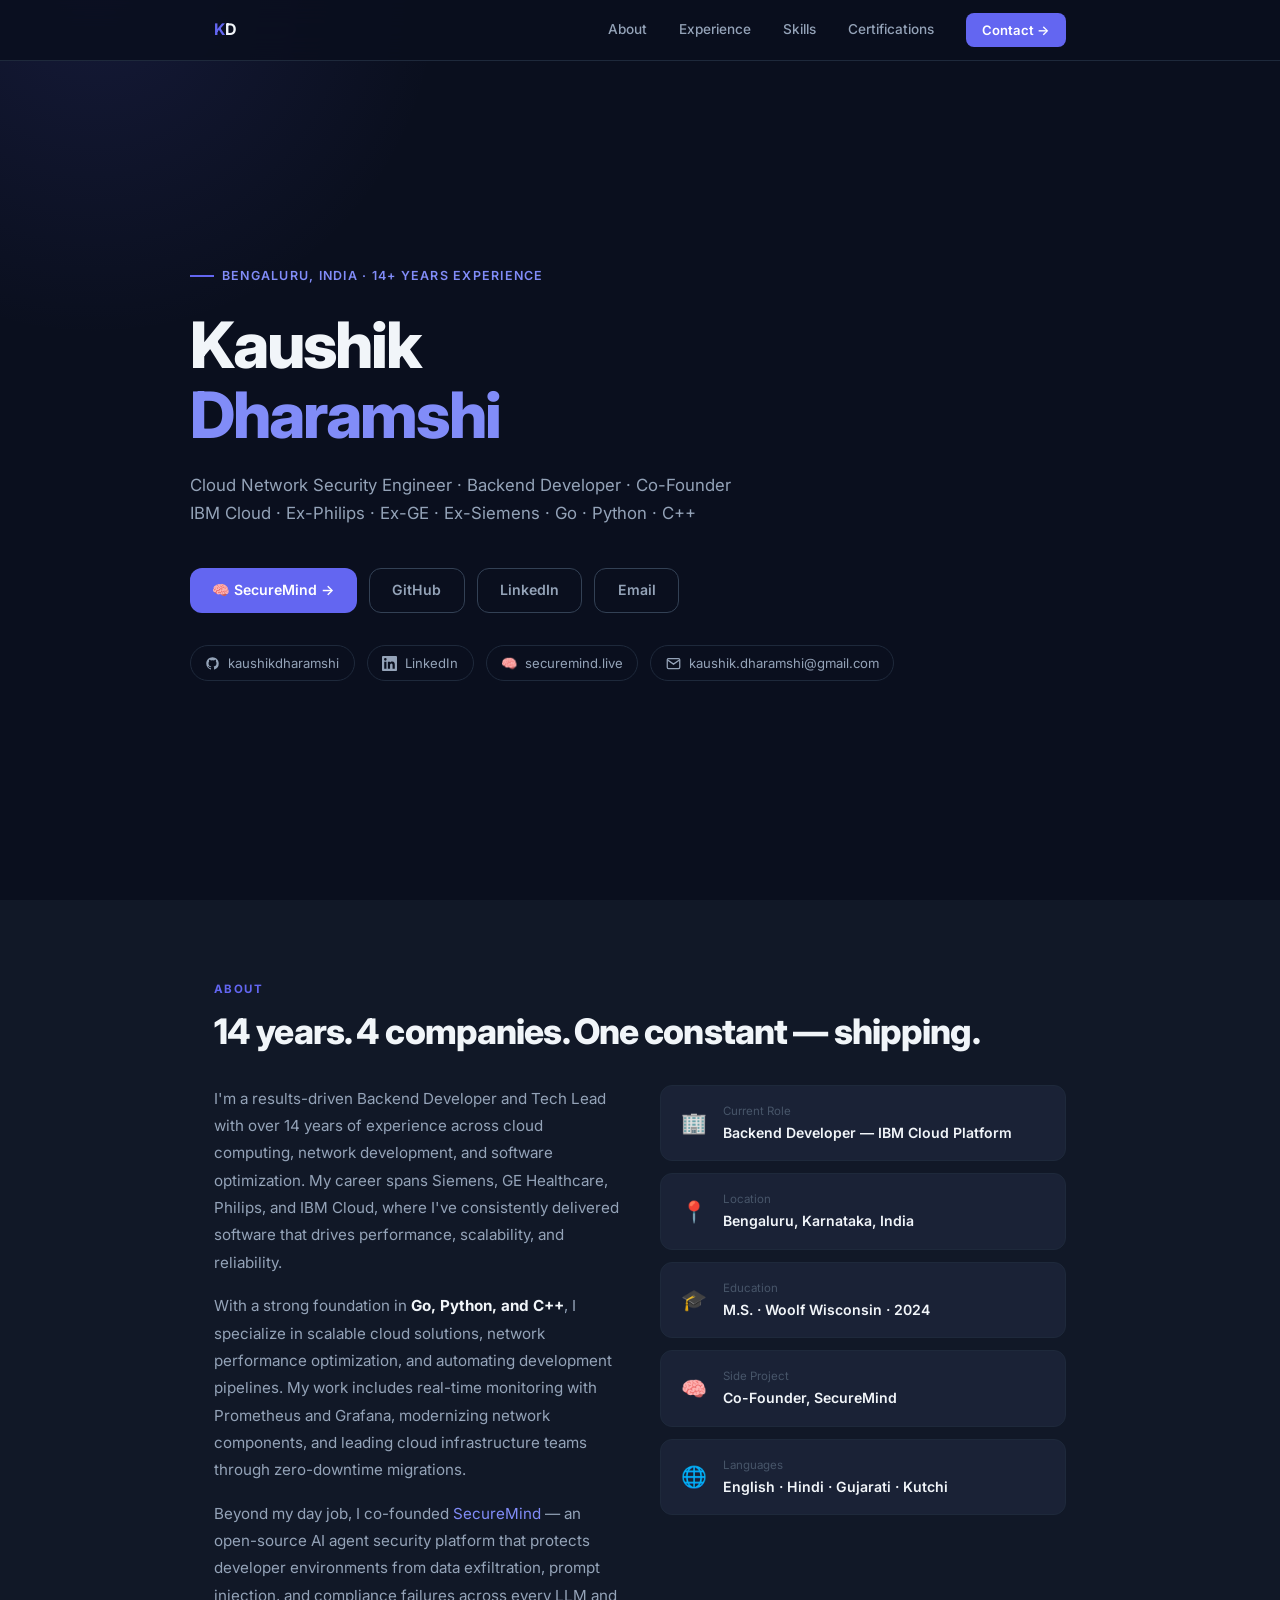
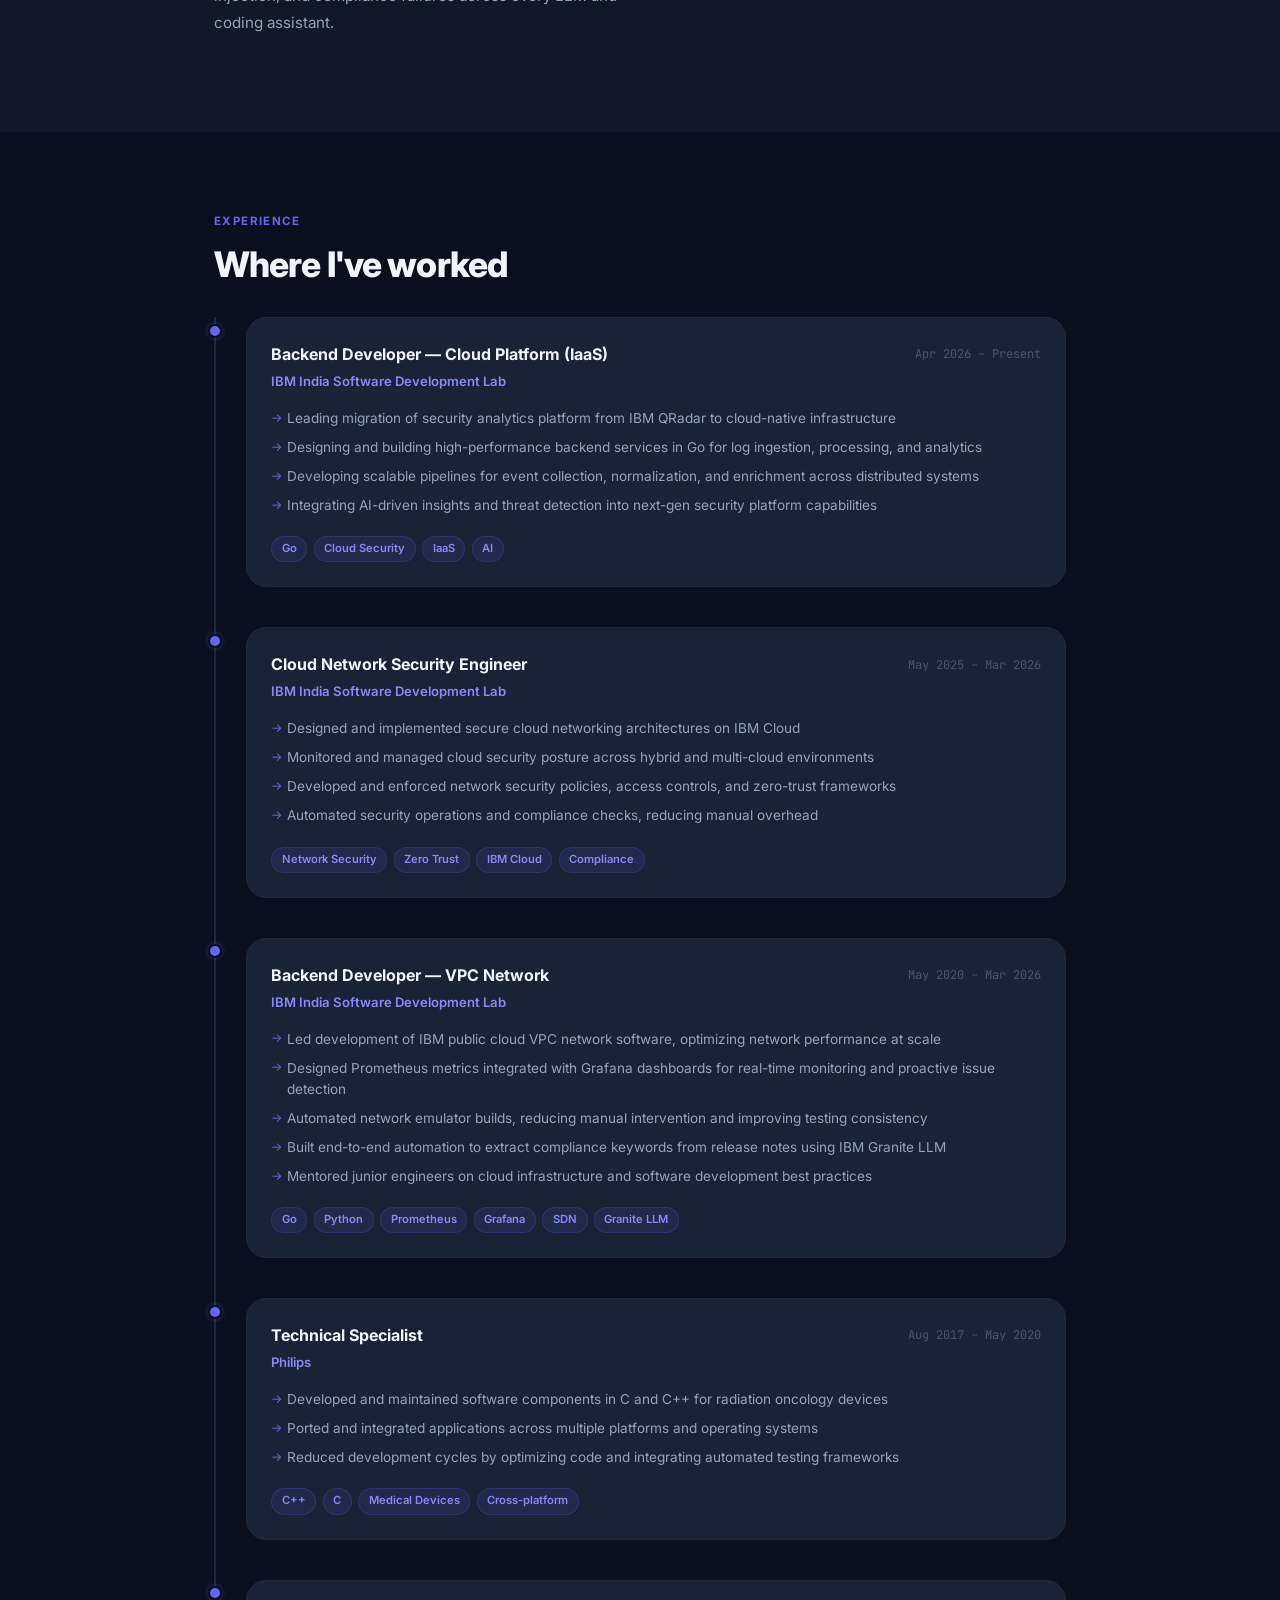
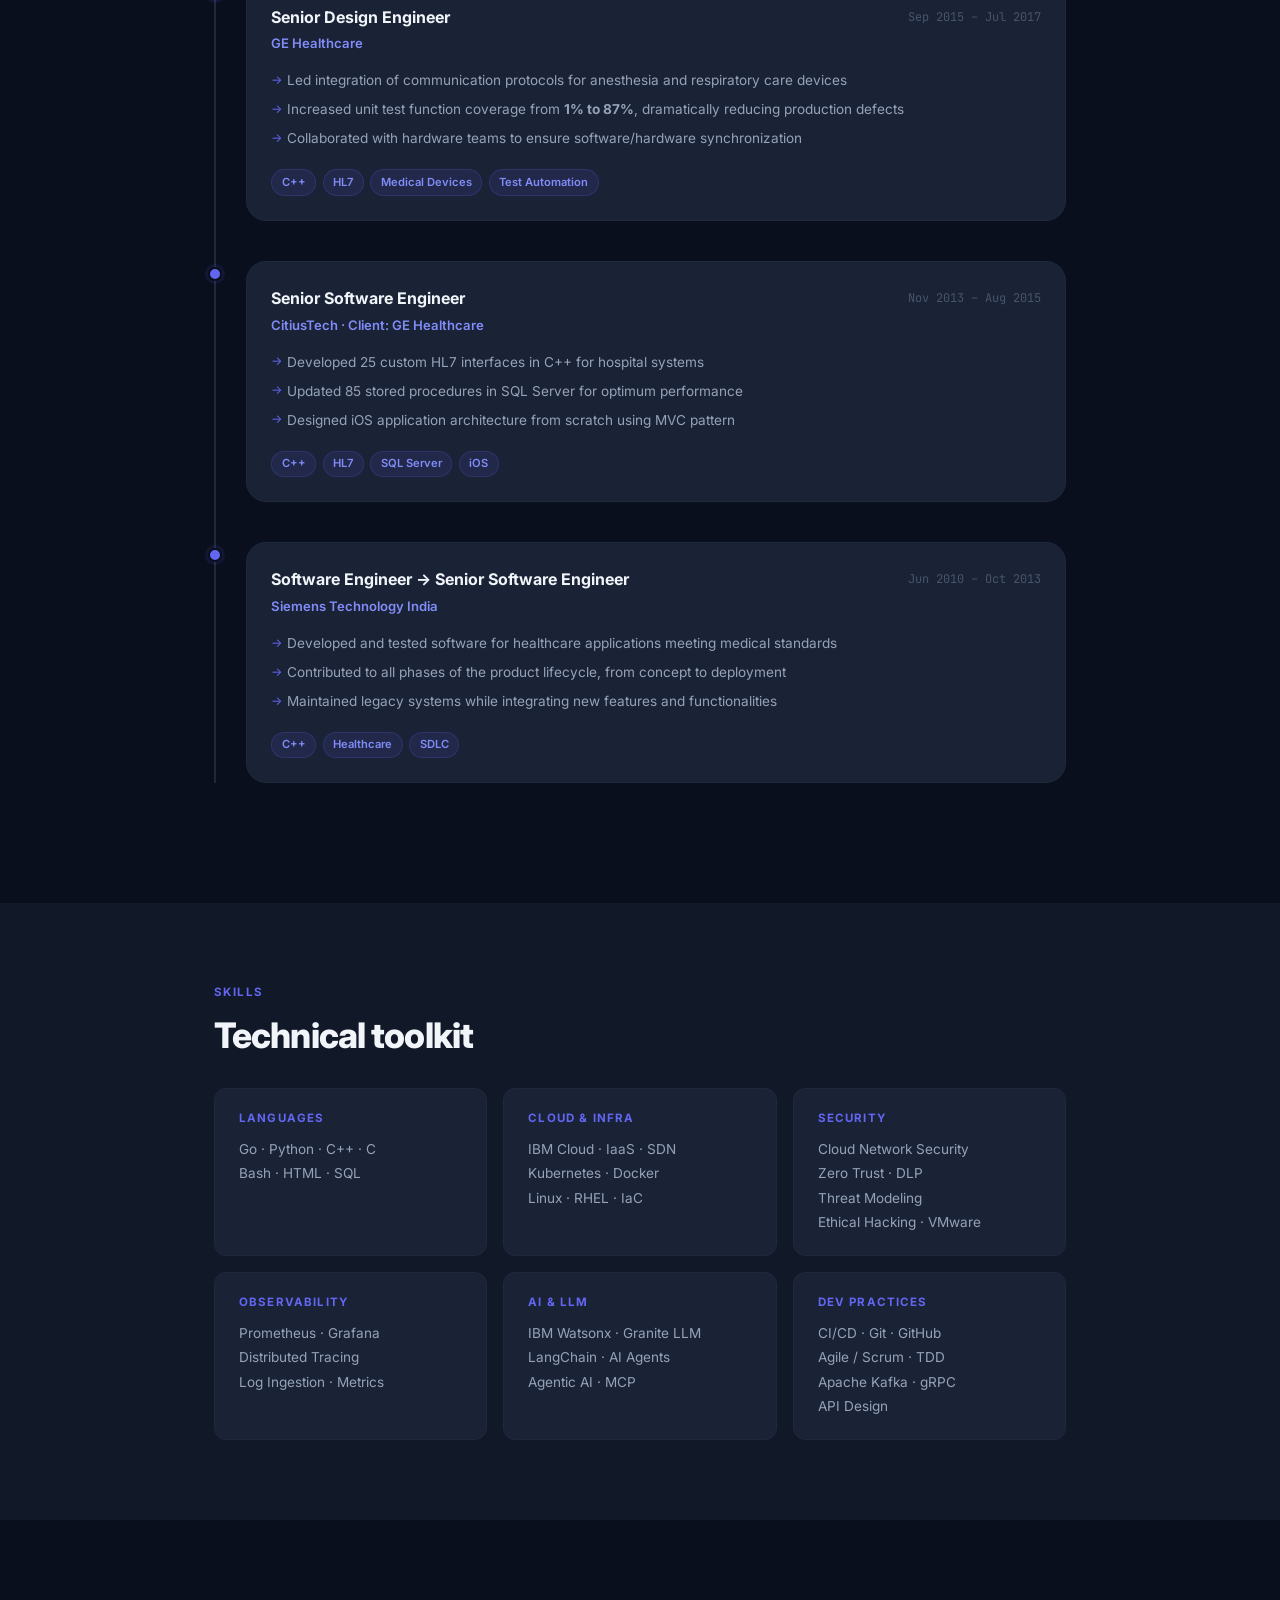
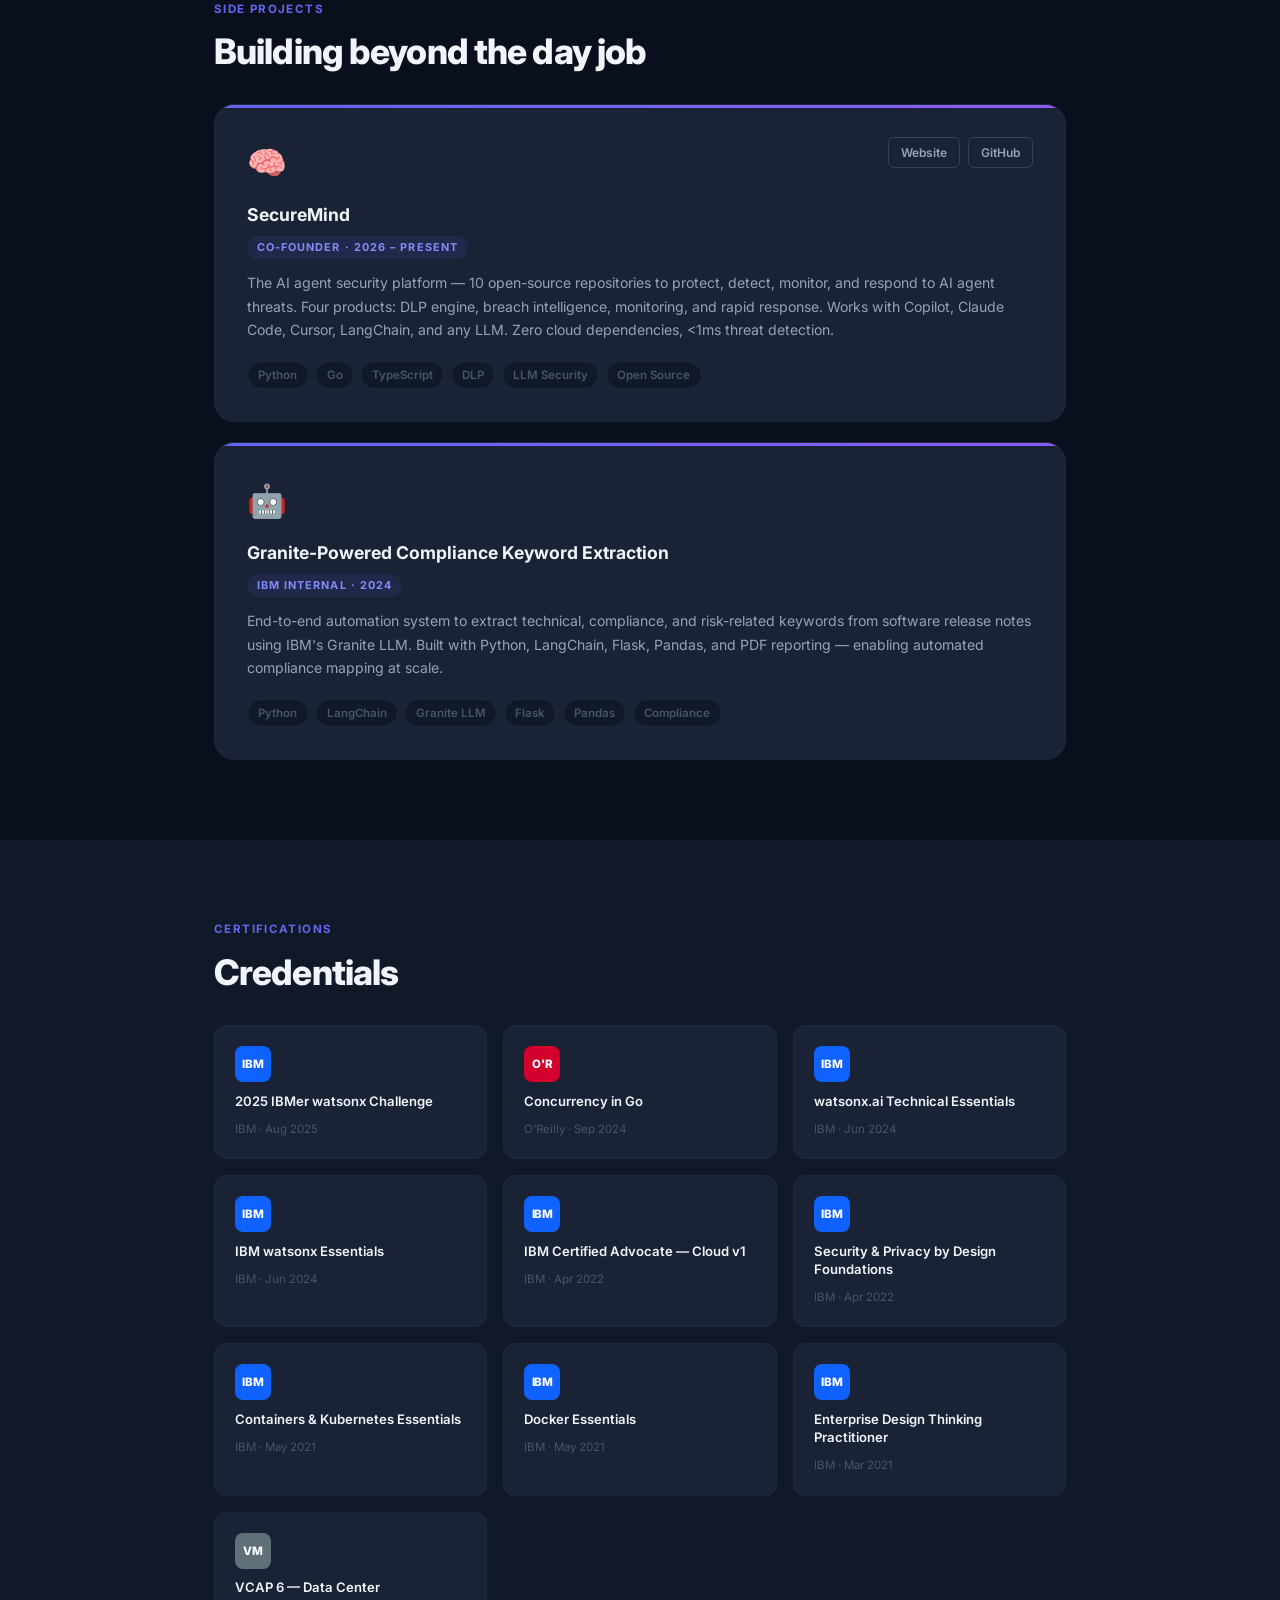
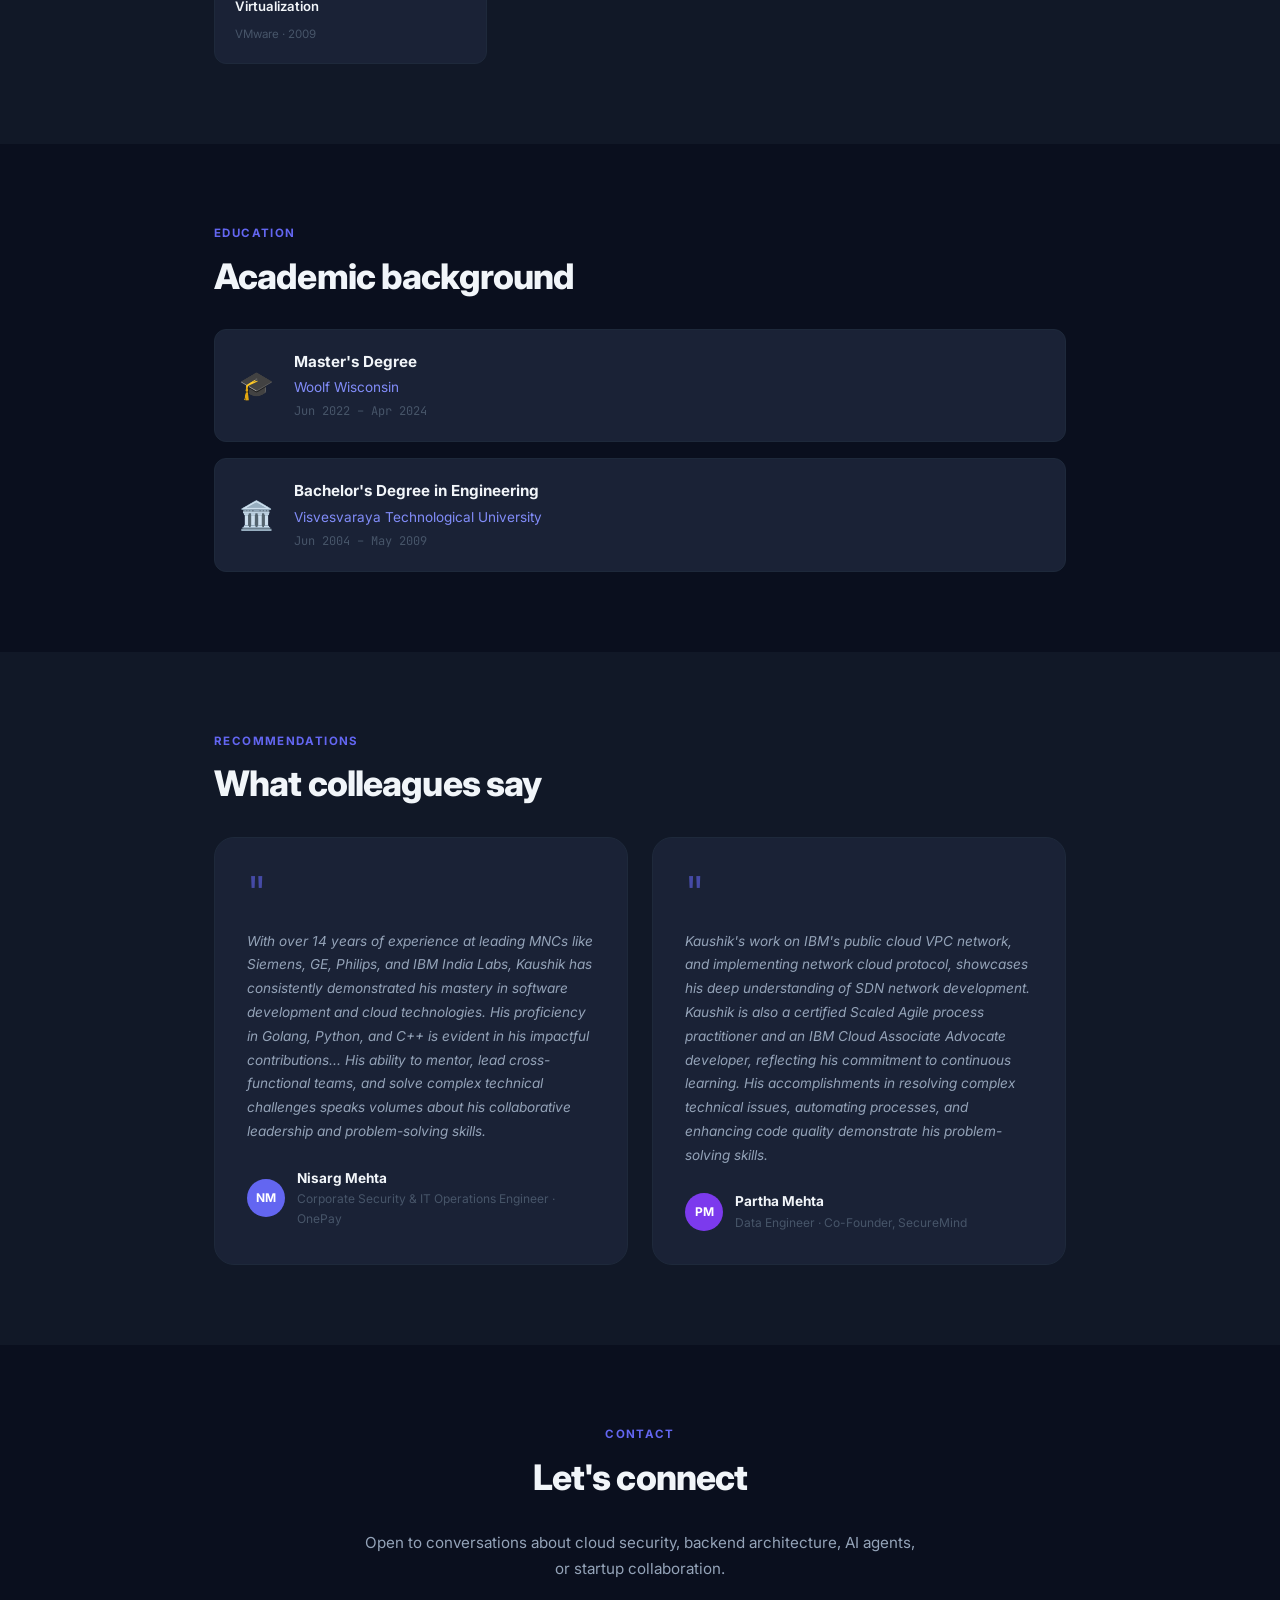
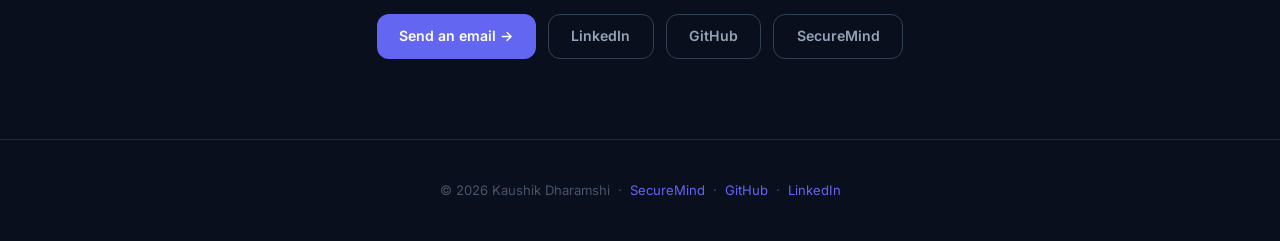
==== index.html @ 6788b0e8 "Initial personal website built from LinkedIn data export - Hero with name, headline, location, socia" ====
<!DOCTYPE html>
<html lang="en">
<head>
  <meta charset="UTF-8">
  <meta name="viewport" content="width=device-width, initial-scale=1.0">
  <title>Kaushik Dharamshi — Cloud Security Engineer & Backend Developer</title>
  <meta name="description" content="Kaushik Dharamshi — 14+ years in cloud infrastructure, backend development, and AI security. IBM Cloud, Go, Python, C++. Co-Founder of SecureMind.">
  <meta name="author" content="Kaushik Dharamshi">
  <meta name="robots" content="index, follow">
  <link rel="canonical" href="https://kaushikdharamshi.com/">
  <meta property="og:type" content="profile">
  <meta property="og:title" content="Kaushik Dharamshi — Cloud Security Engineer & Backend Developer">
  <meta property="og:description" content="14+ years across IBM, Philips, GE, Siemens. Go · Python · Cloud Security · AI Agent Security. Co-Founder, SecureMind.">
  <meta property="og:url" content="https://kaushikdharamshi.com/">
  <meta name="twitter:card" content="summary">
  <meta name="twitter:title" content="Kaushik Dharamshi — Cloud Security Engineer">
  <meta name="theme-color" content="#0a0f1e">
  <script type="application/ld+json">
  {
    "@context": "https://schema.org",
    "@type": "Person",
    "name": "Kaushik Dharamshi",
    "jobTitle": "Cloud Network Security Engineer & Backend Developer",
    "description": "14+ years of experience in cloud computing, network development, and AI security.",
    "email": "kaushik.dharamshi@gmail.com",
    "address": { "@type": "PostalAddress", "addressLocality": "Bengaluru", "addressRegion": "Karnataka", "addressCountry": "IN" },
    "worksFor": { "@type": "Organization", "name": "IBM India Software Development Lab" },
    "sameAs": [
      "https://github.com/kaushikdharamshi",
      "https://www.linkedin.com/in/kaushikdharamshi/",
      "https://securemind.live"
    ]
  }
  </script>
  <link rel="icon" href="data:image/svg+xml,<svg xmlns='http://www.w3.org/2000/svg' viewBox='0 0 100 100'><text y='.9em' font-size='90'>K</text></svg>">
  <link rel="preconnect" href="https://fonts.googleapis.com">
  <link rel="preconnect" href="https://fonts.gstatic.com" crossorigin>
  <link href="https://fonts.googleapis.com/css2?family=Inter:wght@400;500;600;700;800&family=JetBrains+Mono:wght@400;500&display=swap" rel="stylesheet">
  <link rel="stylesheet" href="css/style.css">
</head>
<body>

  <!-- Nav -->
  <nav>
    <div class="nav-inner">
      <a href="#" class="nav-brand"><span>K</span>D</a>
      <div class="nav-links">
        <a href="#about">About</a>
        <a href="#experience">Experience</a>
        <a href="#skills">Skills</a>
        <a href="#certifications">Certifications</a>
        <a href="#contact" class="nav-cta">Contact →</a>
      </div>
    </div>
  </nav>

  <!-- Hero -->
  <section class="hero">
    <div class="hero-inner">
      <div class="hero-label">Bengaluru, India · 14+ years experience</div>
      <h1>Kaushik<br><span class="accent">Dharamshi</span></h1>
      <p class="hero-sub">
        Cloud Network Security Engineer · Backend Developer · Co-Founder
        <br>
        <span style="color:var(--dim);">IBM Cloud · Ex-Philips · Ex-GE · Ex-Siemens · Go · Python · C++</span>
      </p>
      <div class="hero-links">
        <a href="https://securemind.live" class="btn btn-primary">🧠 SecureMind →</a>
        <a href="https://github.com/kaushikdharamshi" class="btn btn-outline" target="_blank">GitHub</a>
        <a href="https://www.linkedin.com/in/kaushikdharamshi/" class="btn btn-outline" target="_blank">LinkedIn</a>
        <a href="mailto:kaushik.dharamshi@gmail.com" class="btn btn-outline">Email</a>
      </div>
      <div class="social-strip">
        <a href="https://github.com/kaushikdharamshi" target="_blank" class="social-chip">
          <svg viewBox="0 0 24 24" fill="currentColor"><path d="M12 2C6.477 2 2 6.484 2 12.017c0 4.425 2.865 8.18 6.839 9.504.5.092.682-.217.682-.483 0-.237-.008-.868-.013-1.703-2.782.605-3.369-1.343-3.369-1.343-.454-1.158-1.11-1.466-1.11-1.466-.908-.62.069-.608.069-.608 1.003.07 1.531 1.032 1.531 1.032.892 1.53 2.341 1.088 2.91.832.092-.647.35-1.088.636-1.338-2.22-.253-4.555-1.113-4.555-4.951 0-1.093.39-1.988 1.029-2.688-.103-.253-.446-1.272.098-2.65 0 0 .84-.27 2.75 1.026A9.564 9.564 0 0112 6.844a9.59 9.59 0 012.504.337c1.909-1.296 2.747-1.027 2.747-1.027.546 1.379.202 2.398.1 2.651.64.7 1.028 1.595 1.028 2.688 0 3.848-2.339 4.695-4.566 4.943.359.309.678.92.678 1.855 0 1.338-.012 2.419-.012 2.747 0 .268.18.58.688.482A10.019 10.019 0 0022 12.017C22 6.484 17.522 2 12 2z"/></svg>
          kaushikdharamshi
        </a>
        <a href="https://www.linkedin.com/in/kaushikdharamshi/" target="_blank" class="social-chip">
          <svg viewBox="0 0 24 24" fill="currentColor"><path d="M20.447 20.452h-3.554v-5.569c0-1.328-.027-3.037-1.852-3.037-1.853 0-2.136 1.445-2.136 2.939v5.667H9.351V9h3.414v1.561h.046c.477-.9 1.637-1.85 3.37-1.85 3.601 0 4.267 2.37 4.267 5.455v6.286zM5.337 7.433a2.062 2.062 0 01-2.063-2.065 2.064 2.064 0 112.063 2.065zm1.782 13.019H3.555V9h3.564v11.452zM22.225 0H1.771C.792 0 0 .774 0 1.729v20.542C0 23.227.792 24 1.771 24h20.451C23.2 24 24 23.227 24 22.271V1.729C24 .774 23.2 0 22.222 0h.003z"/></svg>
          LinkedIn
        </a>
        <a href="https://securemind.live" target="_blank" class="social-chip">
          <span>🧠</span> securemind.live
        </a>
        <a href="mailto:kaushik.dharamshi@gmail.com" class="social-chip">
          <svg viewBox="0 0 24 24" fill="none" stroke="currentColor" stroke-width="2"><path d="M4 4h16c1.1 0 2 .9 2 2v12c0 1.1-.9 2-2 2H4c-1.1 0-2-.9-2-2V6c0-1.1.9-2 2-2z"/><polyline points="22,6 12,13 2,6"/></svg>
          kaushik.dharamshi@gmail.com
        </a>
      </div>
    </div>
  </section>

  <!-- About -->
  <section id="about" class="alt">
    <div class="container">
      <div class="section-label">About</div>
      <h2>14 years. 4 companies. One constant — shipping.</h2>
      <div class="about-grid">
        <div class="about-text">
          <p>I'm a results-driven Backend Developer and Tech Lead with over 14 years of experience across cloud computing, network development, and software optimization. My career spans Siemens, GE Healthcare, Philips, and IBM Cloud, where I've consistently delivered software that drives performance, scalability, and reliability.</p>
          <p>With a strong foundation in <strong>Go, Python, and C++</strong>, I specialize in scalable cloud solutions, network performance optimization, and automating development pipelines. My work includes real-time monitoring with Prometheus and Grafana, modernizing network components, and leading cloud infrastructure teams through zero-downtime migrations.</p>
          <p>Beyond my day job, I co-founded <a href="https://securemind.live" style="color:var(--accent-light);">SecureMind</a> — an open-source AI agent security platform that protects developer environments from data exfiltration, prompt injection, and compliance failures across every LLM and coding assistant.</p>
        </div>
        <div class="stat-list">
          <div class="stat-item">
            <span class="stat-icon">🏢</span>
            <div>
              <div class="stat-label">Current Role</div>
              <div class="stat-val">Backend Developer — IBM Cloud Platform</div>
            </div>
          </div>
          <div class="stat-item">
            <span class="stat-icon">📍</span>
            <div>
              <div class="stat-label">Location</div>
              <div class="stat-val">Bengaluru, Karnataka, India</div>
            </div>
          </div>
          <div class="stat-item">
            <span class="stat-icon">🎓</span>
            <div>
              <div class="stat-label">Education</div>
              <div class="stat-val">M.S. · Woolf Wisconsin · 2024</div>
            </div>
          </div>
          <div class="stat-item">
            <span class="stat-icon">🧠</span>
            <div>
              <div class="stat-label">Side Project</div>
              <div class="stat-val">Co-Founder, SecureMind</div>
            </div>
          </div>
          <div class="stat-item">
            <span class="stat-icon">🌐</span>
            <div>
              <div class="stat-label">Languages</div>
              <div class="stat-val">English · Hindi · Gujarati · Kutchi</div>
            </div>
          </div>
        </div>
      </div>
    </div>
  </section>

  <!-- Experience -->
  <section id="experience">
    <div class="container">
      <div class="section-label">Experience</div>
      <h2>Where I've worked</h2>
      <div class="timeline">

        <div class="timeline-item">
          <div class="tl-dot"></div>
          <div class="tl-content">
            <div class="tl-header">
              <div>
                <div class="tl-title">Backend Developer — Cloud Platform (IaaS)</div>
                <div class="tl-company">IBM India Software Development Lab</div>
              </div>
              <div class="tl-date">Apr 2026 – Present</div>
            </div>
            <ul class="tl-bullets">
              <li>Leading migration of security analytics platform from IBM QRadar to cloud-native infrastructure</li>
              <li>Designing and building high-performance backend services in Go for log ingestion, processing, and analytics</li>
              <li>Developing scalable pipelines for event collection, normalization, and enrichment across distributed systems</li>
              <li>Integrating AI-driven insights and threat detection into next-gen security platform capabilities</li>
            </ul>
            <div class="tl-tags"><span class="tag-pill">Go</span><span class="tag-pill">Cloud Security</span><span class="tag-pill">IaaS</span><span class="tag-pill">AI</span></div>
          </div>
        </div>

        <div class="timeline-item">
          <div class="tl-dot"></div>
          <div class="tl-content">
            <div class="tl-header">
              <div>
                <div class="tl-title">Cloud Network Security Engineer</div>
                <div class="tl-company">IBM India Software Development Lab</div>
              </div>
              <div class="tl-date">May 2025 – Mar 2026</div>
            </div>
            <ul class="tl-bullets">
              <li>Designed and implemented secure cloud networking architectures on IBM Cloud</li>
              <li>Monitored and managed cloud security posture across hybrid and multi-cloud environments</li>
              <li>Developed and enforced network security policies, access controls, and zero-trust frameworks</li>
              <li>Automated security operations and compliance checks, reducing manual overhead</li>
            </ul>
            <div class="tl-tags"><span class="tag-pill">Network Security</span><span class="tag-pill">Zero Trust</span><span class="tag-pill">IBM Cloud</span><span class="tag-pill">Compliance</span></div>
          </div>
        </div>

        <div class="timeline-item">
          <div class="tl-dot"></div>
          <div class="tl-content">
            <div class="tl-header">
              <div>
                <div class="tl-title">Backend Developer — VPC Network</div>
                <div class="tl-company">IBM India Software Development Lab</div>
              </div>
              <div class="tl-date">May 2020 – Mar 2026</div>
            </div>
            <ul class="tl-bullets">
              <li>Led development of IBM public cloud VPC network software, optimizing network performance at scale</li>
              <li>Designed Prometheus metrics integrated with Grafana dashboards for real-time monitoring and proactive issue detection</li>
              <li>Automated network emulator builds, reducing manual intervention and improving testing consistency</li>
              <li>Built end-to-end automation to extract compliance keywords from release notes using IBM Granite LLM</li>
              <li>Mentored junior engineers on cloud infrastructure and software development best practices</li>
            </ul>
            <div class="tl-tags"><span class="tag-pill">Go</span><span class="tag-pill">Python</span><span class="tag-pill">Prometheus</span><span class="tag-pill">Grafana</span><span class="tag-pill">SDN</span><span class="tag-pill">Granite LLM</span></div>
          </div>
        </div>

        <div class="timeline-item">
          <div class="tl-dot"></div>
          <div class="tl-content">
            <div class="tl-header">
              <div>
                <div class="tl-title">Technical Specialist</div>
                <div class="tl-company">Philips</div>
              </div>
              <div class="tl-date">Aug 2017 – May 2020</div>
            </div>
            <ul class="tl-bullets">
              <li>Developed and maintained software components in C and C++ for radiation oncology devices</li>
              <li>Ported and integrated applications across multiple platforms and operating systems</li>
              <li>Reduced development cycles by optimizing code and integrating automated testing frameworks</li>
            </ul>
            <div class="tl-tags"><span class="tag-pill">C++</span><span class="tag-pill">C</span><span class="tag-pill">Medical Devices</span><span class="tag-pill">Cross-platform</span></div>
          </div>
        </div>

        <div class="timeline-item">
          <div class="tl-dot"></div>
          <div class="tl-content">
            <div class="tl-header">
              <div>
                <div class="tl-title">Senior Design Engineer</div>
                <div class="tl-company">GE Healthcare</div>
              </div>
              <div class="tl-date">Sep 2015 – Jul 2017</div>
            </div>
            <ul class="tl-bullets">
              <li>Led integration of communication protocols for anesthesia and respiratory care devices</li>
              <li>Increased unit test function coverage from <strong>1% to 87%</strong>, dramatically reducing production defects</li>
              <li>Collaborated with hardware teams to ensure software/hardware synchronization</li>
            </ul>
            <div class="tl-tags"><span class="tag-pill">C++</span><span class="tag-pill">HL7</span><span class="tag-pill">Medical Devices</span><span class="tag-pill">Test Automation</span></div>
          </div>
        </div>

        <div class="timeline-item">
          <div class="tl-dot"></div>
          <div class="tl-content">
            <div class="tl-header">
              <div>
                <div class="tl-title">Senior Software Engineer</div>
                <div class="tl-company">CitiusTech · Client: GE Healthcare</div>
              </div>
              <div class="tl-date">Nov 2013 – Aug 2015</div>
            </div>
            <ul class="tl-bullets">
              <li>Developed 25 custom HL7 interfaces in C++ for hospital systems</li>
              <li>Updated 85 stored procedures in SQL Server for optimum performance</li>
              <li>Designed iOS application architecture from scratch using MVC pattern</li>
            </ul>
            <div class="tl-tags"><span class="tag-pill">C++</span><span class="tag-pill">HL7</span><span class="tag-pill">SQL Server</span><span class="tag-pill">iOS</span></div>
          </div>
        </div>

        <div class="timeline-item">
          <div class="tl-dot"></div>
          <div class="tl-content">
            <div class="tl-header">
              <div>
                <div class="tl-title">Software Engineer → Senior Software Engineer</div>
                <div class="tl-company">Siemens Technology India</div>
              </div>
              <div class="tl-date">Jun 2010 – Oct 2013</div>
            </div>
            <ul class="tl-bullets">
              <li>Developed and tested software for healthcare applications meeting medical standards</li>
              <li>Contributed to all phases of the product lifecycle, from concept to deployment</li>
              <li>Maintained legacy systems while integrating new features and functionalities</li>
            </ul>
            <div class="tl-tags"><span class="tag-pill">C++</span><span class="tag-pill">Healthcare</span><span class="tag-pill">SDLC</span></div>
          </div>
        </div>

      </div>
    </div>
  </section>

  <!-- Skills -->
  <section id="skills" class="alt">
    <div class="container">
      <div class="section-label">Skills</div>
      <h2>Technical toolkit</h2>
      <div class="skills-grid">
        <div class="skill-card">
          <div class="skill-cat">Languages</div>
          <div class="skill-list">Go · Python · C++ · C<br>Bash · HTML · SQL</div>
        </div>
        <div class="skill-card">
          <div class="skill-cat">Cloud & Infra</div>
          <div class="skill-list">IBM Cloud · IaaS · SDN<br>Kubernetes · Docker<br>Linux · RHEL · IaC</div>
        </div>
        <div class="skill-card">
          <div class="skill-cat">Security</div>
          <div class="skill-list">Cloud Network Security<br>Zero Trust · DLP<br>Threat Modeling<br>Ethical Hacking · VMware</div>
        </div>
        <div class="skill-card">
          <div class="skill-cat">Observability</div>
          <div class="skill-list">Prometheus · Grafana<br>Distributed Tracing<br>Log Ingestion · Metrics</div>
        </div>
        <div class="skill-card">
          <div class="skill-cat">AI & LLM</div>
          <div class="skill-list">IBM Watsonx · Granite LLM<br>LangChain · AI Agents<br>Agentic AI · MCP</div>
        </div>
        <div class="skill-card">
          <div class="skill-cat">Dev Practices</div>
          <div class="skill-list">CI/CD · Git · GitHub<br>Agile / Scrum · TDD<br>Apache Kafka · gRPC<br>API Design</div>
        </div>
      </div>
    </div>
  </section>

  <!-- Projects -->
  <section id="projects">
    <div class="container">
      <div class="section-label">Side Projects</div>
      <h2>Building beyond the day job</h2>
      <div class="project-card">
        <div class="project-header">
          <div class="project-icon">🧠</div>
          <div class="project-links">
            <a href="https://securemind.live" class="project-link" target="_blank">Website</a>
            <a href="https://github.com/secure-mind-live" class="project-link" target="_blank">GitHub</a>
          </div>
        </div>
        <div class="project-name">SecureMind</div>
        <span class="project-tag">Co-Founder · 2026 – Present</span>
        <p class="project-desc">
          The AI agent security platform — 10 open-source repositories to protect, detect, monitor, and respond to AI agent threats. Four products: DLP engine, breach intelligence, monitoring, and rapid response. Works with Copilot, Claude Code, Cursor, LangChain, and any LLM. Zero cloud dependencies, &lt;1ms threat detection.
        </p>
        <div class="project-pills">
          <span class="pill">Python</span><span class="pill">Go</span><span class="pill">TypeScript</span>
          <span class="pill">DLP</span><span class="pill">LLM Security</span><span class="pill">Open Source</span>
        </div>
      </div>

      <div class="project-card" style="margin-top:1.25rem;">
        <div class="project-header">
          <div class="project-icon">🤖</div>
        </div>
        <div class="project-name">Granite-Powered Compliance Keyword Extraction</div>
        <span class="project-tag">IBM Internal · 2024</span>
        <p class="project-desc">
          End-to-end automation system to extract technical, compliance, and risk-related keywords from software release notes using IBM's Granite LLM. Built with Python, LangChain, Flask, Pandas, and PDF reporting — enabling automated compliance mapping at scale.
        </p>
        <div class="project-pills">
          <span class="pill">Python</span><span class="pill">LangChain</span><span class="pill">Granite LLM</span>
          <span class="pill">Flask</span><span class="pill">Pandas</span><span class="pill">Compliance</span>
        </div>
      </div>
    </div>
  </section>

  <!-- Certifications -->
  <section id="certifications" class="alt">
    <div class="container">
      <div class="section-label">Certifications</div>
      <h2>Credentials</h2>
      <div class="cert-grid">

        <a href="https://www.credly.com/badges/7648b7ee-086a-415a-a675-a954d77b20c8/linked_in_profile" target="_blank" class="cert-card">
          <div class="cert-logo ibm">IBM</div>
          <div class="cert-name">2025 IBMer watsonx Challenge</div>
          <div class="cert-meta">IBM · Aug 2025</div>
        </a>
        <a href="https://www.credly.com/badges/3ba0e669-8fcf-4b37-8862-7b9a20168df8/linked_in_profile" target="_blank" class="cert-card">
          <div class="cert-logo oreilly">O'R</div>
          <div class="cert-name">Concurrency in Go</div>
          <div class="cert-meta">O'Reilly · Sep 2024</div>
        </a>
        <a href="https://www.credly.com/badges/fef7935f-68aa-4957-b5d8-8d8d0ed0c8d6/linked_in_profile" target="_blank" class="cert-card">
          <div class="cert-logo ibm">IBM</div>
          <div class="cert-name">watsonx.ai Technical Essentials</div>
          <div class="cert-meta">IBM · Jun 2024</div>
        </a>
        <a href="https://www.credly.com/badges/da71ecd6-1ace-47b1-933a-4627477dcf82/linked_in_profile" target="_blank" class="cert-card">
          <div class="cert-logo ibm">IBM</div>
          <div class="cert-name">IBM watsonx Essentials</div>
          <div class="cert-meta">IBM · Jun 2024</div>
        </a>
        <a href="https://www.credly.com/badges/c5d562b1-98c2-4350-bd66-7ef5b6850578/linked_in_profile" target="_blank" class="cert-card">
          <div class="cert-logo ibm">IBM</div>
          <div class="cert-name">IBM Certified Advocate — Cloud v1</div>
          <div class="cert-meta">IBM · Apr 2022</div>
        </a>
        <a href="https://www.credly.com/badges/68801664-544c-451f-8851-4af792b79e22/linked_in_profile" target="_blank" class="cert-card">
          <div class="cert-logo ibm">IBM</div>
          <div class="cert-name">Security & Privacy by Design Foundations</div>
          <div class="cert-meta">IBM · Apr 2022</div>
        </a>
        <a href="https://www.credly.com/badges/1ac55973-f322-42d0-9837-ee4d47be2474/linked_in_profile" target="_blank" class="cert-card">
          <div class="cert-logo ibm">IBM</div>
          <div class="cert-name">Containers & Kubernetes Essentials</div>
          <div class="cert-meta">IBM · May 2021</div>
        </a>
        <a href="https://www.credly.com/badges/988f3c89-5a4e-43bb-8985-6a302d83b529/linked_in_profile" target="_blank" class="cert-card">
          <div class="cert-logo ibm">IBM</div>
          <div class="cert-name">Docker Essentials</div>
          <div class="cert-meta">IBM · May 2021</div>
        </a>
        <a href="https://www.credly.com/badges/53158c97-7609-4fc5-afbe-f67fd1d38b1a/linked_in_profile" target="_blank" class="cert-card">
          <div class="cert-logo ibm">IBM</div>
          <div class="cert-name">Enterprise Design Thinking Practitioner</div>
          <div class="cert-meta">IBM · Mar 2021</div>
        </a>
        <div class="cert-card">
          <div class="cert-logo vmware">VM</div>
          <div class="cert-name">VCAP 6 — Data Center Virtualization</div>
          <div class="cert-meta">VMware · 2009</div>
        </div>

      </div>
    </div>
  </section>

  <!-- Education -->
  <section id="education">
    <div class="container">
      <div class="section-label">Education</div>
      <h2>Academic background</h2>
      <div class="edu-list">
        <div class="edu-item">
          <div class="edu-icon">🎓</div>
          <div>
            <div class="edu-degree">Master's Degree</div>
            <div class="edu-school">Woolf Wisconsin</div>
            <div class="edu-years">Jun 2022 – Apr 2024</div>
          </div>
        </div>
        <div class="edu-item">
          <div class="edu-icon">🏛️</div>
          <div>
            <div class="edu-degree">Bachelor's Degree in Engineering</div>
            <div class="edu-school">Visvesvaraya Technological University</div>
            <div class="edu-years">Jun 2004 – May 2009</div>
          </div>
        </div>
      </div>
    </div>
  </section>

  <!-- Recommendations -->
  <section class="alt">
    <div class="container">
      <div class="section-label">Recommendations</div>
      <h2>What colleagues say</h2>
      <div class="reco-grid">
        <div class="reco-card">
          <div class="reco-quote">"</div>
          <p class="reco-text">With over 14 years of experience at leading MNCs like Siemens, GE, Philips, and IBM India Labs, Kaushik has consistently demonstrated his mastery in software development and cloud technologies. His proficiency in Golang, Python, and C++ is evident in his impactful contributions... His ability to mentor, lead cross-functional teams, and solve complex technical challenges speaks volumes about his collaborative leadership and problem-solving skills.</p>
          <div class="reco-author">
            <div class="reco-avatar">NM</div>
            <div>
              <div class="reco-name">Nisarg Mehta</div>
              <div class="reco-role">Corporate Security & IT Operations Engineer · OnePay</div>
            </div>
          </div>
        </div>
        <div class="reco-card">
          <div class="reco-quote">"</div>
          <p class="reco-text">Kaushik's work on IBM's public cloud VPC network, and implementing network cloud protocol, showcases his deep understanding of SDN network development. Kaushik is also a certified Scaled Agile process practitioner and an IBM Cloud Associate Advocate developer, reflecting his commitment to continuous learning. His accomplishments in resolving complex technical issues, automating processes, and enhancing code quality demonstrate his problem-solving skills.</p>
          <div class="reco-author">
            <div class="reco-avatar" style="background:#7c3aed;">PM</div>
            <div>
              <div class="reco-name">Partha Mehta</div>
              <div class="reco-role">Data Engineer · Co-Founder, SecureMind</div>
            </div>
          </div>
        </div>
      </div>
    </div>
  </section>

  <!-- Contact -->
  <section id="contact">
    <div class="container" style="text-align:center;">
      <div class="section-label" style="text-align:center;">Contact</div>
      <h2>Let's connect</h2>
      <p class="section-sub" style="margin: 0 auto 2rem;">Open to conversations about cloud security, backend architecture, AI agents, or startup collaboration.</p>
      <div style="display:flex;gap:.75rem;justify-content:center;flex-wrap:wrap;">
        <a href="mailto:kaushik.dharamshi@gmail.com" class="btn btn-primary">Send an email →</a>
        <a href="https://www.linkedin.com/in/kaushikdharamshi/" class="btn btn-outline" target="_blank">LinkedIn</a>
        <a href="https://github.com/kaushikdharamshi" class="btn btn-outline" target="_blank">GitHub</a>
        <a href="https://securemind.live" class="btn btn-outline" target="_blank">SecureMind</a>
      </div>
    </div>
  </section>

  <!-- Footer -->
  <footer>
    <div class="footer-inner">
      <p class="footer-copy">
        &copy; 2026 Kaushik Dharamshi &nbsp;·&nbsp;
        <a href="https://securemind.live">SecureMind</a> &nbsp;·&nbsp;
        <a href="https://github.com/kaushikdharamshi">GitHub</a> &nbsp;·&nbsp;
        <a href="https://www.linkedin.com/in/kaushikdharamshi/">LinkedIn</a>
      </p>
    </div>
  </footer>

</body>
</html>
---- css/style.css ----
*, *::before, *::after { box-sizing: border-box; margin: 0; padding: 0; }

:root {
  --bg:           #0a0f1e;
  --bg-card:      #111827;
  --bg-elevated:  #1a2236;
  --border:       #1e293b;
  --border-hover: #334155;
  --accent:       #6366f1;
  --accent-light: #818cf8;
  --accent-bg:    rgba(99,102,241,0.1);
  --success:      #22c55e;
  --text:         #f1f5f9;
  --text-sub:     #94a3b8;
  --text-dim:     #475569;
  --radius:       12px;
  --radius-lg:    20px;
  --ease:         cubic-bezier(.4,0,.2,1);
  --shadow:       0 4px 24px rgba(0,0,0,.4);
}

html { scroll-behavior: smooth; }
body {
  font-family: 'Inter', system-ui, sans-serif;
  background: var(--bg); color: var(--text);
  line-height: 1.6; -webkit-font-smoothing: antialiased;
}
a { color: inherit; text-decoration: none; }

/* ── Layout ── */
.container { max-width: 900px; margin: 0 auto; padding: 0 1.5rem; }

/* ── Nav ── */
nav {
  position: fixed; top: 0; left: 0; right: 0; z-index: 100;
  backdrop-filter: blur(16px);
  background: rgba(10,15,30,0.85);
  border-bottom: 1px solid var(--border);
}
.nav-inner {
  max-width: 900px; margin: 0 auto; padding: 0 1.5rem;
  height: 60px; display: flex; align-items: center; justify-content: space-between;
}
.nav-brand { font-weight: 700; font-size: 1rem; letter-spacing: -0.02em; }
.nav-brand span { color: var(--accent); }
.nav-links { display: flex; gap: 2rem; align-items: center; }
.nav-links a { font-size: 0.85rem; color: var(--text-sub); transition: color .2s; font-weight: 500; }
.nav-links a:hover { color: var(--text); }
.nav-cta {
  background: var(--accent); color: #fff !important;
  padding: 0.4rem 1rem; border-radius: 8px;
  font-size: 0.82rem !important; font-weight: 600 !important;
  transition: opacity .2s !important;
}
.nav-cta:hover { opacity: 0.85; }

/* ── Hero ── */
.hero {
  min-height: 100vh; display: flex; align-items: center;
  padding: 100px 1.5rem 60px; position: relative; overflow: hidden;
}
.hero::before {
  content: ''; position: absolute; top: -40%; left: -20%;
  width: 700px; height: 700px; border-radius: 50%;
  background: radial-gradient(circle, rgba(99,102,241,.12) 0%, transparent 70%);
  pointer-events: none;
}
.hero-inner { max-width: 900px; margin: 0 auto; width: 100%; }
.hero-label {
  display: inline-flex; align-items: center; gap: 0.5rem;
  font-size: 0.78rem; font-weight: 600; letter-spacing: 0.1em;
  text-transform: uppercase; color: var(--accent-light); margin-bottom: 1.5rem;
}
.hero-label::before { content: ''; width: 24px; height: 2px; background: var(--accent); }
h1 {
  font-size: clamp(2.4rem, 6vw, 4rem); font-weight: 800;
  letter-spacing: -0.03em; line-height: 1.1; margin-bottom: 1.25rem;
}
h1 .accent { color: var(--accent-light); }
.hero-sub { font-size: 1.05rem; color: var(--text-sub); max-width: 560px; line-height: 1.7; margin-bottom: 2.5rem; }
.hero-links { display: flex; flex-wrap: wrap; gap: 0.75rem; margin-bottom: 2rem; }

/* ── Buttons ── */
.btn {
  display: inline-flex; align-items: center; gap: 0.4rem;
  padding: 0.65rem 1.4rem; border-radius: var(--radius);
  font-size: 0.88rem; font-weight: 600;
  transition: all .2s var(--ease); cursor: pointer; border: none;
}
.btn-primary { background: var(--accent); color: #fff; }
.btn-primary:hover { background: var(--accent-light); transform: translateY(-2px); }
.btn-outline { background: transparent; color: var(--text-sub); border: 1px solid var(--border-hover); }
.btn-outline:hover { border-color: var(--accent); color: var(--text); transform: translateY(-2px); }

/* ── Social strip ── */
.social-strip { display: flex; flex-wrap: wrap; gap: 0.75rem; }
.social-chip {
  display: flex; align-items: center; gap: 0.5rem;
  font-size: 0.82rem; color: var(--text-sub);
  padding: 0.4rem 0.9rem; border: 1px solid var(--border); border-radius: 999px;
  transition: all .2s;
}
.social-chip:hover { border-color: var(--accent); color: var(--accent-light); }
.social-chip svg { width: 15px; height: 15px; flex-shrink: 0; }

/* ── Section ── */
section { padding: 5rem 1.5rem; }
section.alt { background: var(--bg-card); }
.section-label {
  font-size: 0.72rem; font-weight: 700; letter-spacing: 0.12em;
  text-transform: uppercase; color: var(--accent); margin-bottom: 0.75rem;
}
h2 { font-size: clamp(1.6rem, 3vw, 2.2rem); font-weight: 800; letter-spacing: -0.025em; margin-bottom: 2rem; line-height: 1.2; }
.section-sub { color: var(--text-sub); font-size: 0.95rem; max-width: 560px; line-height: 1.7; margin-bottom: 2.5rem; }

/* ── About ── */
.about-grid { display: grid; grid-template-columns: 1fr 1fr; gap: 2.5rem; }
.about-text { color: var(--text-sub); line-height: 1.8; font-size: 0.95rem; }
.about-text p { margin-bottom: 1rem; }
.about-text strong { color: var(--text); }
.stat-list { display: flex; flex-direction: column; gap: 0.75rem; }
.stat-item {
  background: var(--bg-elevated); border: 1px solid var(--border);
  border-radius: var(--radius); padding: 1rem 1.25rem;
  display: flex; align-items: center; gap: 1rem;
}
.stat-icon { font-size: 1.3rem; }
.stat-label { font-size: 0.72rem; color: var(--text-dim); margin-bottom: 0.1rem; }
.stat-val { font-size: 0.88rem; font-weight: 600; }

/* ── Timeline ── */
.timeline { position: relative; padding-left: 2rem; }
.timeline::before {
  content: ''; position: absolute; left: 0; top: 0; bottom: 0;
  width: 2px; background: var(--border);
}
.timeline-item { position: relative; margin-bottom: 2.5rem; }
.tl-dot {
  position: absolute; left: -2.35rem; top: 0.4rem;
  width: 14px; height: 14px; border-radius: 50%;
  background: var(--accent); border: 2px solid var(--bg);
  box-shadow: 0 0 0 3px var(--accent-bg);
}
.tl-content {
  background: var(--bg-elevated); border: 1px solid var(--border);
  border-radius: var(--radius-lg); padding: 1.5rem;
  transition: border-color .2s;
}
.tl-content:hover { border-color: var(--border-hover); }
.tl-header { display: flex; justify-content: space-between; align-items: flex-start; gap: 1rem; margin-bottom: 0.75rem; flex-wrap: wrap; }
.tl-title { font-size: 1rem; font-weight: 700; margin-bottom: 0.2rem; }
.tl-company { font-size: 0.82rem; color: var(--accent-light); font-weight: 600; }
.tl-date { font-size: 0.75rem; color: var(--text-dim); font-family: 'JetBrains Mono', monospace; white-space: nowrap; padding-top: 0.2rem; }
.tl-bullets { list-style: none; margin: 0.5rem 0 1rem; }
.tl-bullets li {
  font-size: 0.85rem; color: var(--text-sub); padding: 0.25rem 0;
  padding-left: 1rem; position: relative; line-height: 1.55;
}
.tl-bullets li::before { content: '→'; position: absolute; left: 0; color: var(--accent); font-size: 0.75rem; top: 0.3rem; }
.tl-tags { display: flex; flex-wrap: wrap; gap: 0.4rem; }
.tag-pill {
  font-size: 0.7rem; font-weight: 600; padding: 0.2rem 0.6rem;
  border-radius: 999px; background: var(--accent-bg); color: var(--accent-light);
  border: 1px solid rgba(99,102,241,0.2);
}

/* ── Skills ── */
.skills-grid { display: grid; grid-template-columns: repeat(3, 1fr); gap: 1rem; }
.skill-card {
  background: var(--bg-elevated); border: 1px solid var(--border);
  border-radius: var(--radius); padding: 1.25rem 1.5rem; transition: border-color .2s;
}
.skill-card:hover { border-color: var(--accent); }
.skill-cat { font-size: 0.72rem; font-weight: 700; text-transform: uppercase; letter-spacing: 0.1em; color: var(--accent); margin-bottom: 0.6rem; }
.skill-list { font-size: 0.85rem; color: var(--text-sub); line-height: 1.8; }

/* ── Project cards ── */
.project-card {
  background: var(--bg-elevated); border: 1px solid var(--border);
  border-radius: var(--radius-lg); padding: 2rem; position: relative; overflow: hidden;
  transition: all .3s var(--ease);
}
.project-card::before {
  content: ''; position: absolute; top: 0; left: 0; right: 0; height: 3px;
  background: linear-gradient(90deg, var(--accent), #8b5cf6);
}
.project-card:hover { border-color: var(--border-hover); transform: translateY(-3px); box-shadow: var(--shadow); }
.project-header { display: flex; align-items: flex-start; justify-content: space-between; gap: 1rem; margin-bottom: 0.75rem; }
.project-icon { font-size: 2rem; }
.project-links { display: flex; gap: 0.5rem; }
.project-link {
  font-size: 0.75rem; font-weight: 600; padding: 0.3rem 0.75rem;
  border-radius: 6px; border: 1px solid var(--border-hover); color: var(--text-sub); transition: all .2s;
}
.project-link:hover { border-color: var(--accent); color: var(--accent-light); }
.project-name { font-size: 1.1rem; font-weight: 700; margin-bottom: 0.25rem; }
.project-tag {
  display: inline-block; font-size: 0.68rem; font-weight: 700;
  text-transform: uppercase; letter-spacing: 0.1em;
  padding: 0.2rem 0.6rem; border-radius: 999px;
  background: var(--accent-bg); color: var(--accent-light); margin-bottom: 0.75rem;
}
.project-desc { font-size: 0.88rem; color: var(--text-sub); line-height: 1.65; margin-bottom: 1.25rem; }
.project-pills { display: flex; flex-wrap: wrap; gap: 0.4rem; }
.pill {
  font-size: 0.72rem; font-weight: 600; padding: 0.25rem 0.65rem;
  border-radius: 999px; background: var(--bg-card); border: 1px solid var(--border); color: var(--text-dim);
}

/* ── Certifications ── */
.cert-grid { display: grid; grid-template-columns: repeat(3, 1fr); gap: 1rem; }
.cert-card {
  background: var(--bg-elevated); border: 1px solid var(--border);
  border-radius: var(--radius); padding: 1.25rem;
  transition: all .2s; display: flex; flex-direction: column; gap: 0.6rem;
}
.cert-card:hover { border-color: var(--accent); transform: translateY(-2px); }
.cert-logo {
  width: 36px; height: 36px; border-radius: 8px;
  display: flex; align-items: center; justify-content: center;
  font-size: 0.72rem; font-weight: 800; letter-spacing: -0.02em;
}
.cert-logo.ibm     { background: #0f62fe; color: #fff; }
.cert-logo.oreilly { background: #d3002d; color: #fff; }
.cert-logo.vmware  { background: #607078; color: #fff; }
.cert-name { font-size: 0.82rem; font-weight: 600; line-height: 1.4; }
.cert-meta { font-size: 0.72rem; color: var(--text-dim); }

/* ── Education ── */
.edu-list { display: flex; flex-direction: column; gap: 1rem; }
.edu-item {
  background: var(--bg-elevated); border: 1px solid var(--border);
  border-radius: var(--radius); padding: 1.25rem 1.5rem;
  display: flex; align-items: center; gap: 1.25rem;
}
.edu-icon { font-size: 1.75rem; }
.edu-degree { font-size: 0.95rem; font-weight: 700; }
.edu-school { font-size: 0.85rem; color: var(--accent-light); margin: 0.2rem 0; }
.edu-years  { font-size: 0.75rem; color: var(--text-dim); font-family: 'JetBrains Mono', monospace; }

/* ── Recommendations ── */
.reco-grid { display: grid; grid-template-columns: 1fr 1fr; gap: 1.5rem; }
.reco-card {
  background: var(--bg-elevated); border: 1px solid var(--border);
  border-radius: var(--radius-lg); padding: 2rem; position: relative;
}
.reco-quote { font-size: 3rem; color: var(--accent); line-height: 1; margin-bottom: 0.75rem; opacity: 0.6; }
.reco-text { font-size: 0.85rem; color: var(--text-sub); line-height: 1.75; margin-bottom: 1.5rem; font-style: italic; }
.reco-author { display: flex; align-items: center; gap: 0.75rem; }
.reco-avatar {
  width: 38px; height: 38px; border-radius: 50%;
  background: var(--accent); color: #fff;
  display: flex; align-items: center; justify-content: center;
  font-size: 0.75rem; font-weight: 700; flex-shrink: 0;
}
.reco-name { font-size: 0.85rem; font-weight: 700; }
.reco-role { font-size: 0.75rem; color: var(--text-dim); }

/* ── Footer ── */
footer { border-top: 1px solid var(--border); padding: 2.5rem 1.5rem; text-align: center; }
.footer-inner { max-width: 900px; margin: 0 auto; }
.footer-copy { font-size: 0.82rem; color: var(--text-dim); }
.footer-copy a { color: var(--accent); }
.footer-copy a:hover { color: var(--accent-light); }

/* ── Responsive ── */
@media (max-width: 768px) {
  .about-grid { grid-template-columns: 1fr; }
  .skills-grid { grid-template-columns: 1fr 1fr; }
  .cert-grid   { grid-template-columns: 1fr 1fr; }
  .reco-grid   { grid-template-columns: 1fr; }
  .tl-header   { flex-direction: column; }
  .nav-links   { display: none; }
}
@media (max-width: 480px) {
  .skills-grid { grid-template-columns: 1fr; }
  .cert-grid   { grid-template-columns: 1fr; }
}
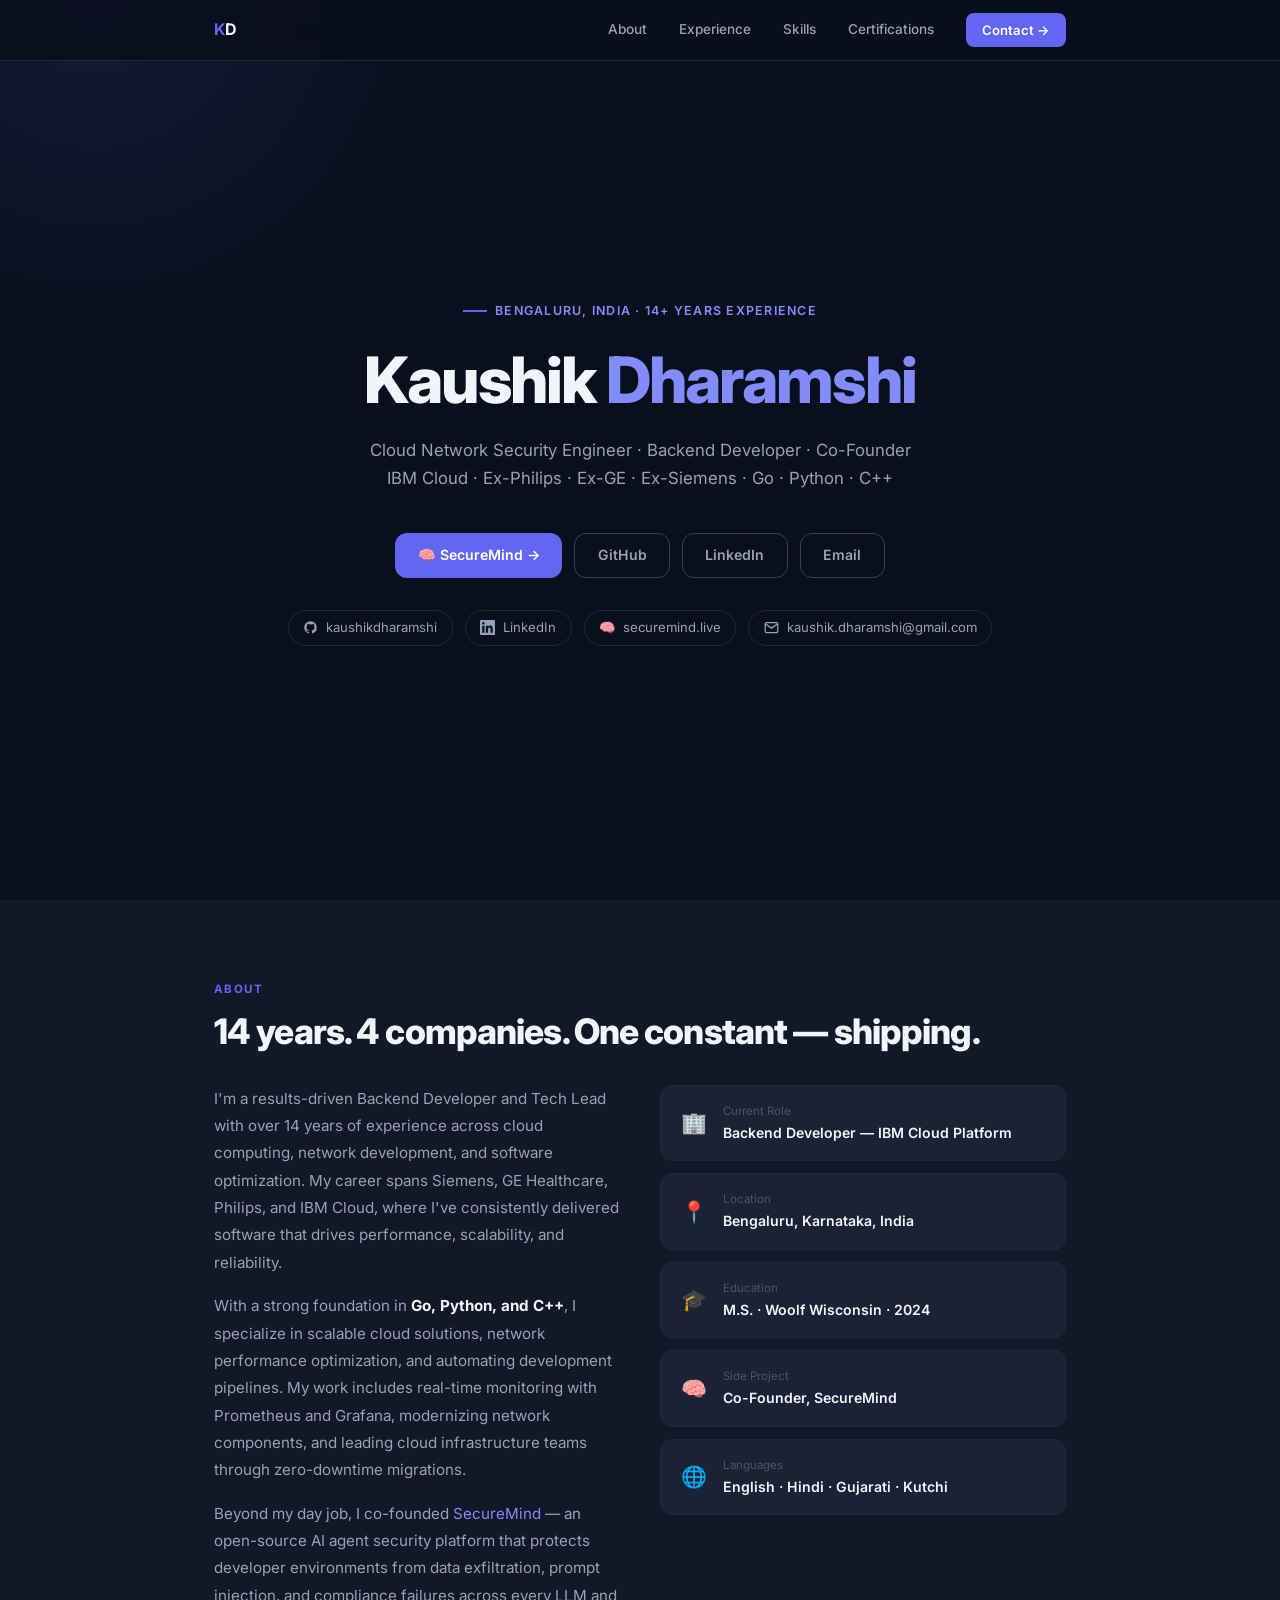
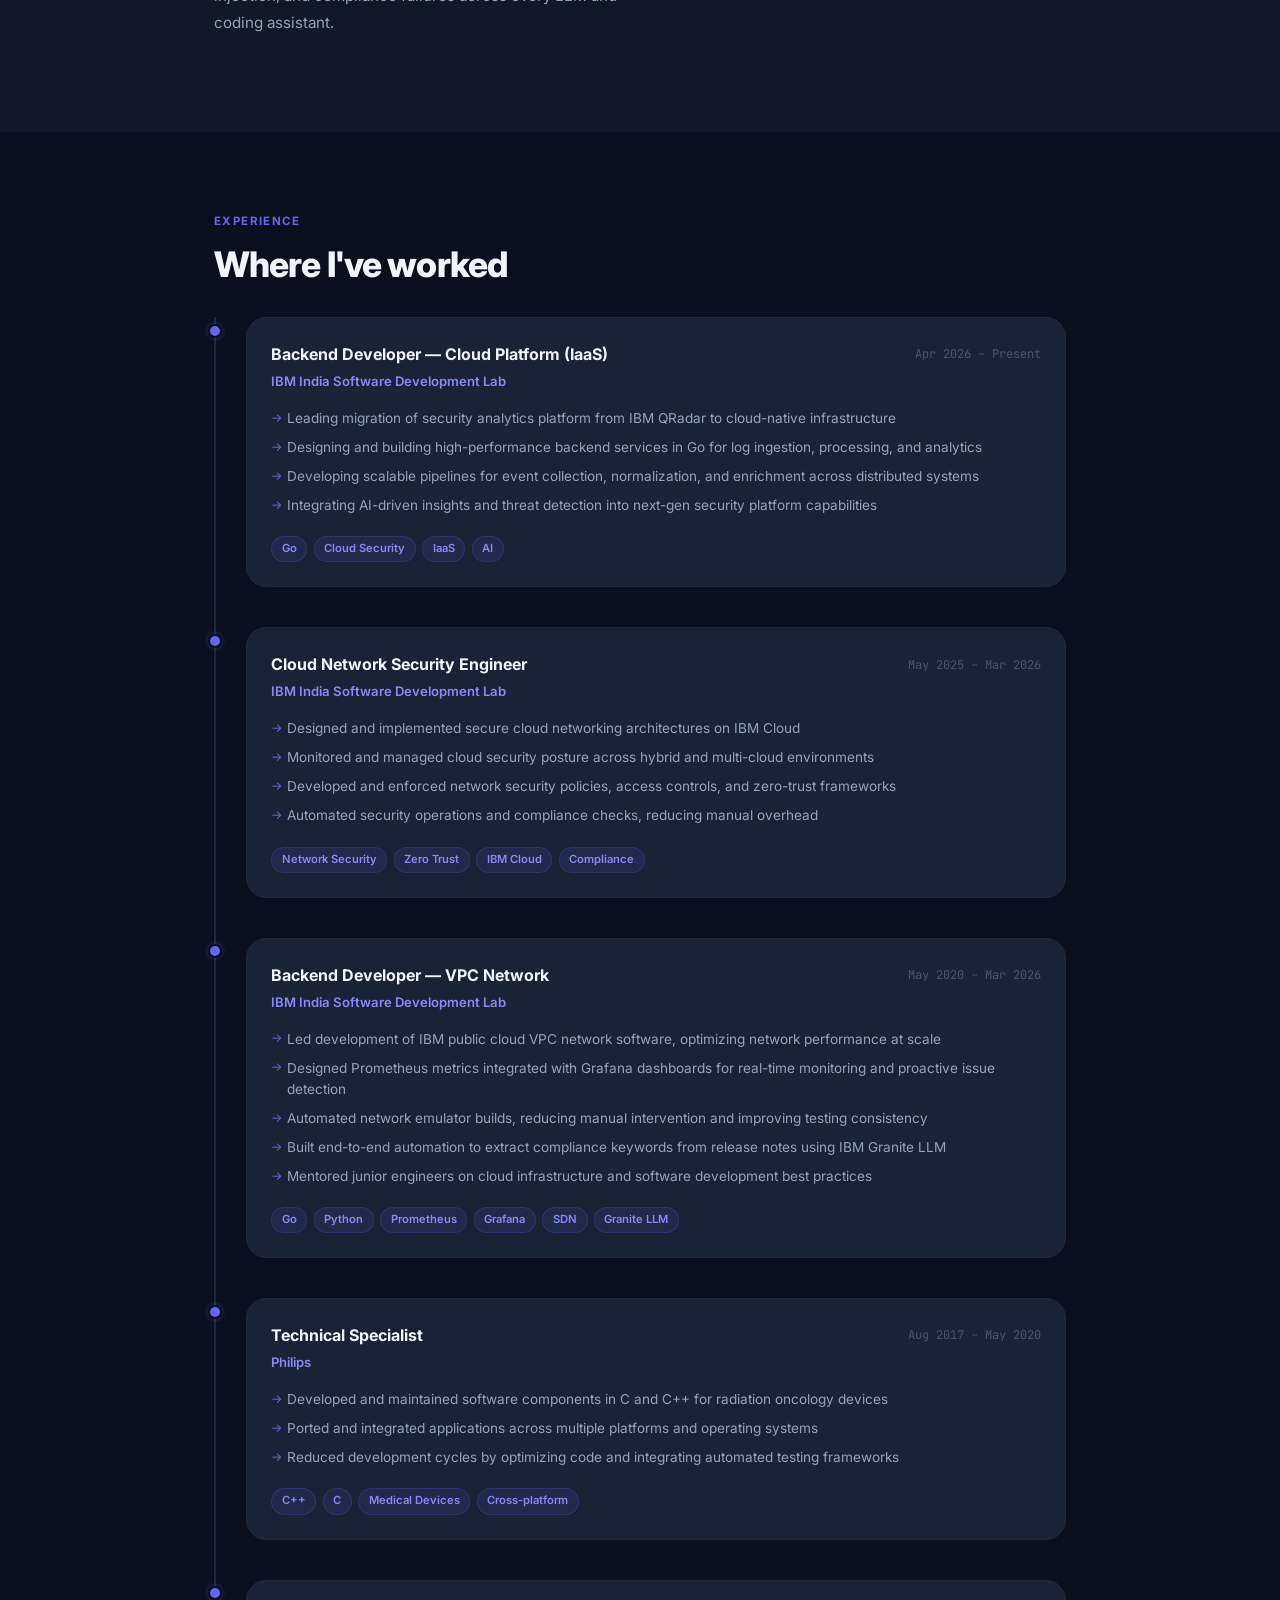
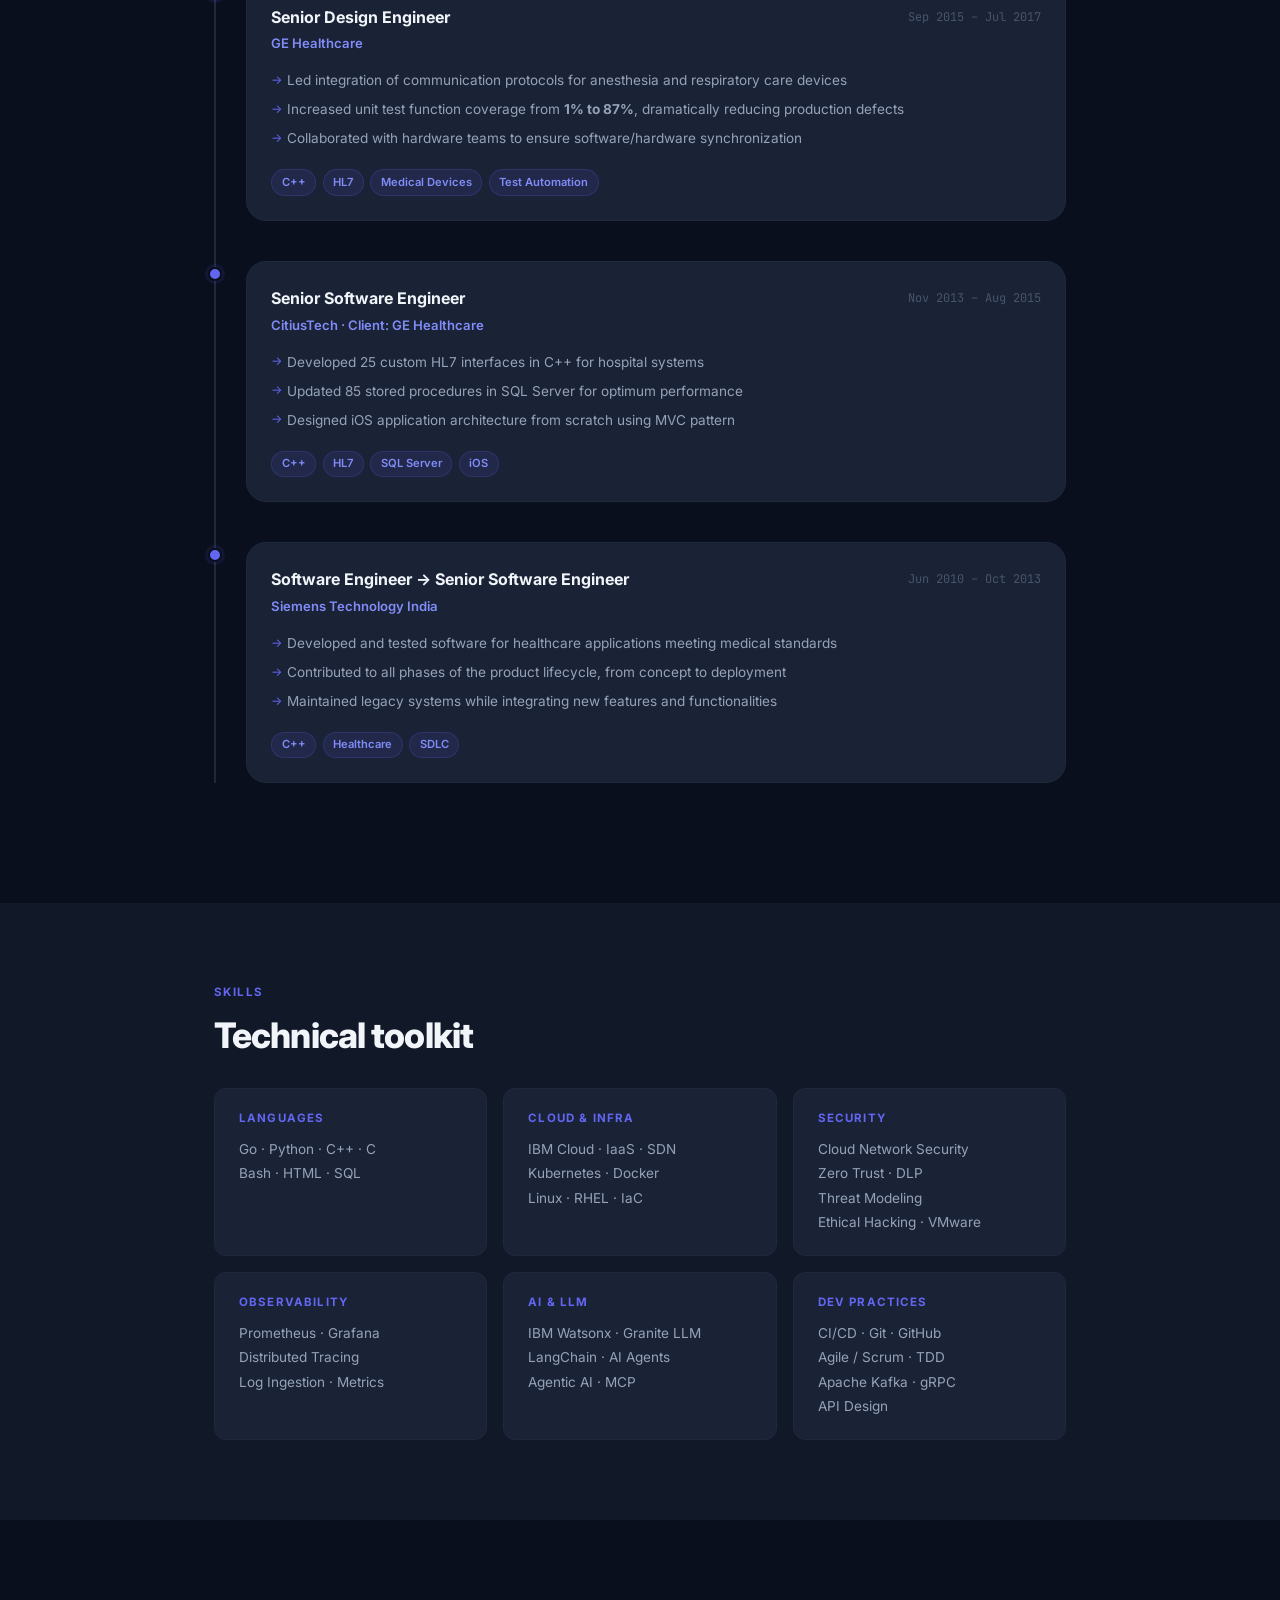
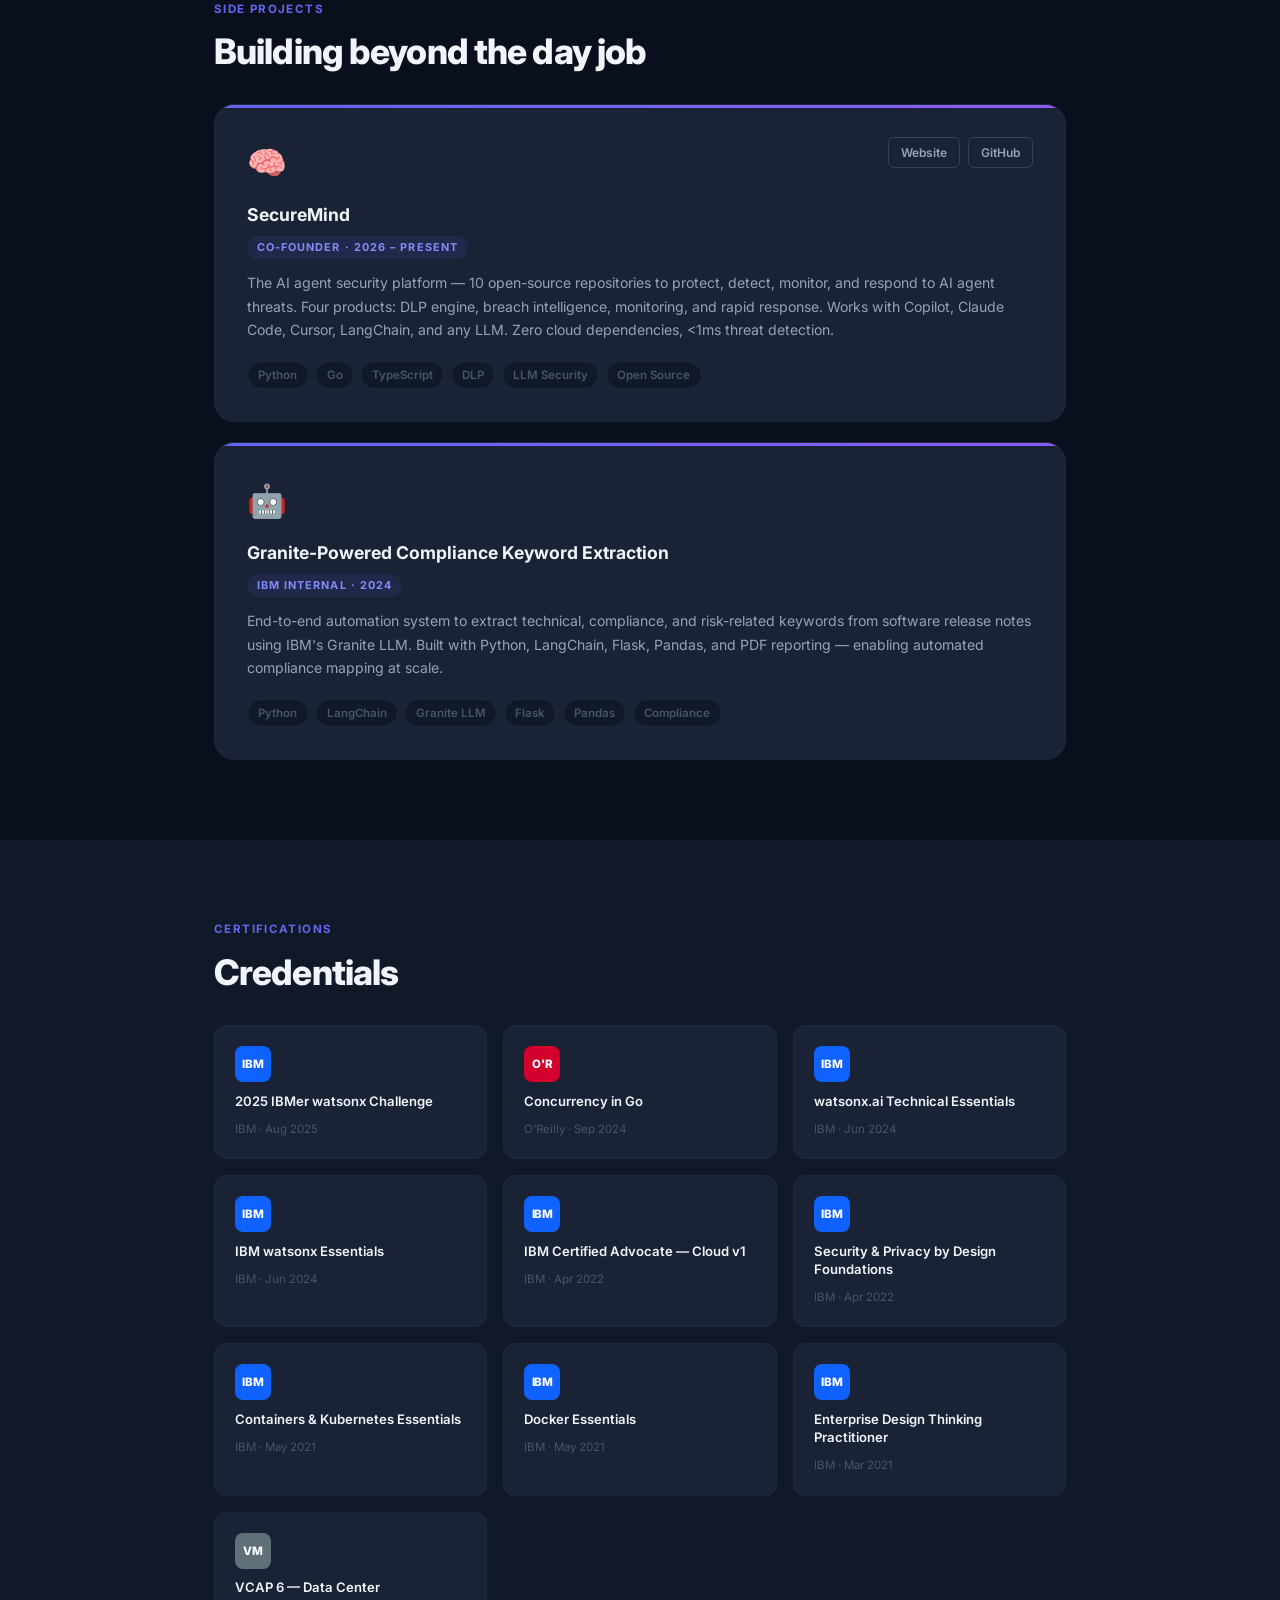
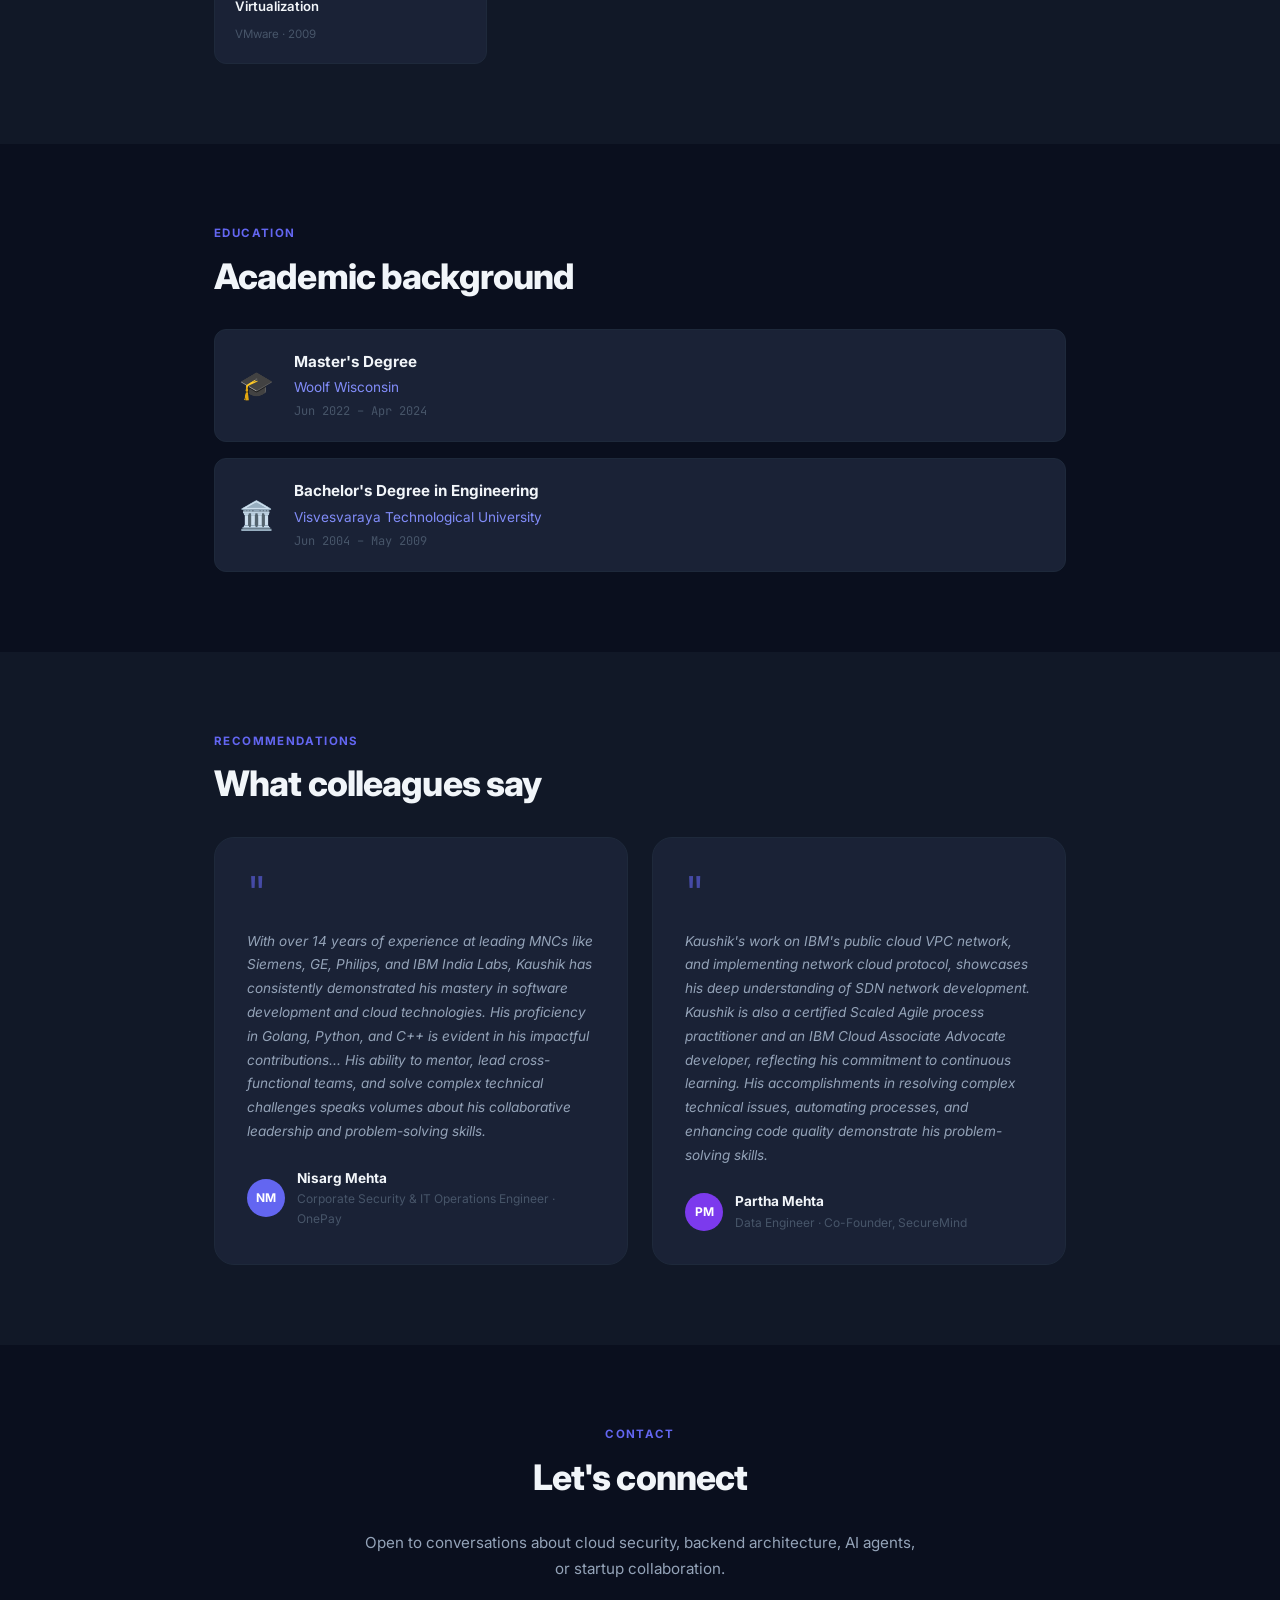
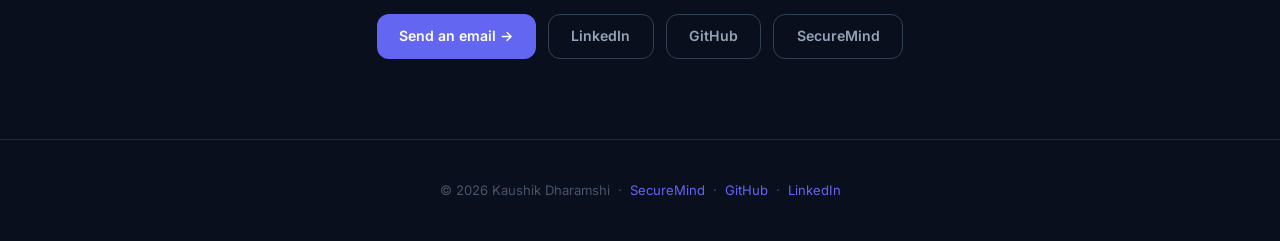
==== commit 105ce1ec: "Center hero name on one line Co-Authored-By: Claude Sonnet 4.6 <noreply@anthropic.com>" ====
--- a/index.html
+++ b/index.html
@@ -56,21 +56,21 @@
 
   <!-- Hero -->
   <section class="hero">
-    <div class="hero-inner">
-      <div class="hero-label">Bengaluru, India · 14+ years experience</div>
-      <h1>Kaushik<br><span class="accent">Dharamshi</span></h1>
-      <p class="hero-sub">
+    <div class="hero-inner" style="text-align:center;align-items:center;">
+      <div class="hero-label" style="justify-content:center;">Bengaluru, India · 14+ years experience</div>
+      <h1>Kaushik <span class="accent">Dharamshi</span></h1>
+      <p class="hero-sub" style="margin-left:auto;margin-right:auto;">
         Cloud Network Security Engineer · Backend Developer · Co-Founder
         <br>
         <span style="color:var(--dim);">IBM Cloud · Ex-Philips · Ex-GE · Ex-Siemens · Go · Python · C++</span>
       </p>
-      <div class="hero-links">
+      <div class="hero-links" style="justify-content:center;">
         <a href="https://securemind.live" class="btn btn-primary">🧠 SecureMind →</a>
         <a href="https://github.com/kaushikdharamshi" class="btn btn-outline" target="_blank">GitHub</a>
         <a href="https://www.linkedin.com/in/kaushikdharamshi/" class="btn btn-outline" target="_blank">LinkedIn</a>
         <a href="mailto:kaushik.dharamshi@gmail.com" class="btn btn-outline">Email</a>
       </div>
-      <div class="social-strip">
+      <div class="social-strip" style="justify-content:center;">
         <a href="https://github.com/kaushikdharamshi" target="_blank" class="social-chip">
           <svg viewBox="0 0 24 24" fill="currentColor"><path d="M12 2C6.477 2 2 6.484 2 12.017c0 4.425 2.865 8.18 6.839 9.504.5.092.682-.217.682-.483 0-.237-.008-.868-.013-1.703-2.782.605-3.369-1.343-3.369-1.343-.454-1.158-1.11-1.466-1.11-1.466-.908-.62.069-.608.069-.608 1.003.07 1.531 1.032 1.531 1.032.892 1.53 2.341 1.088 2.91.832.092-.647.35-1.088.636-1.338-2.22-.253-4.555-1.113-4.555-4.951 0-1.093.39-1.988 1.029-2.688-.103-.253-.446-1.272.098-2.65 0 0 .84-.27 2.75 1.026A9.564 9.564 0 0112 6.844a9.59 9.59 0 012.504.337c1.909-1.296 2.747-1.027 2.747-1.027.546 1.379.202 2.398.1 2.651.64.7 1.028 1.595 1.028 2.688 0 3.848-2.339 4.695-4.566 4.943.359.309.678.92.678 1.855 0 1.338-.012 2.419-.012 2.747 0 .268.18.58.688.482A10.019 10.019 0 0022 12.017C22 6.484 17.522 2 12 2z"/></svg>
           kaushikdharamshi
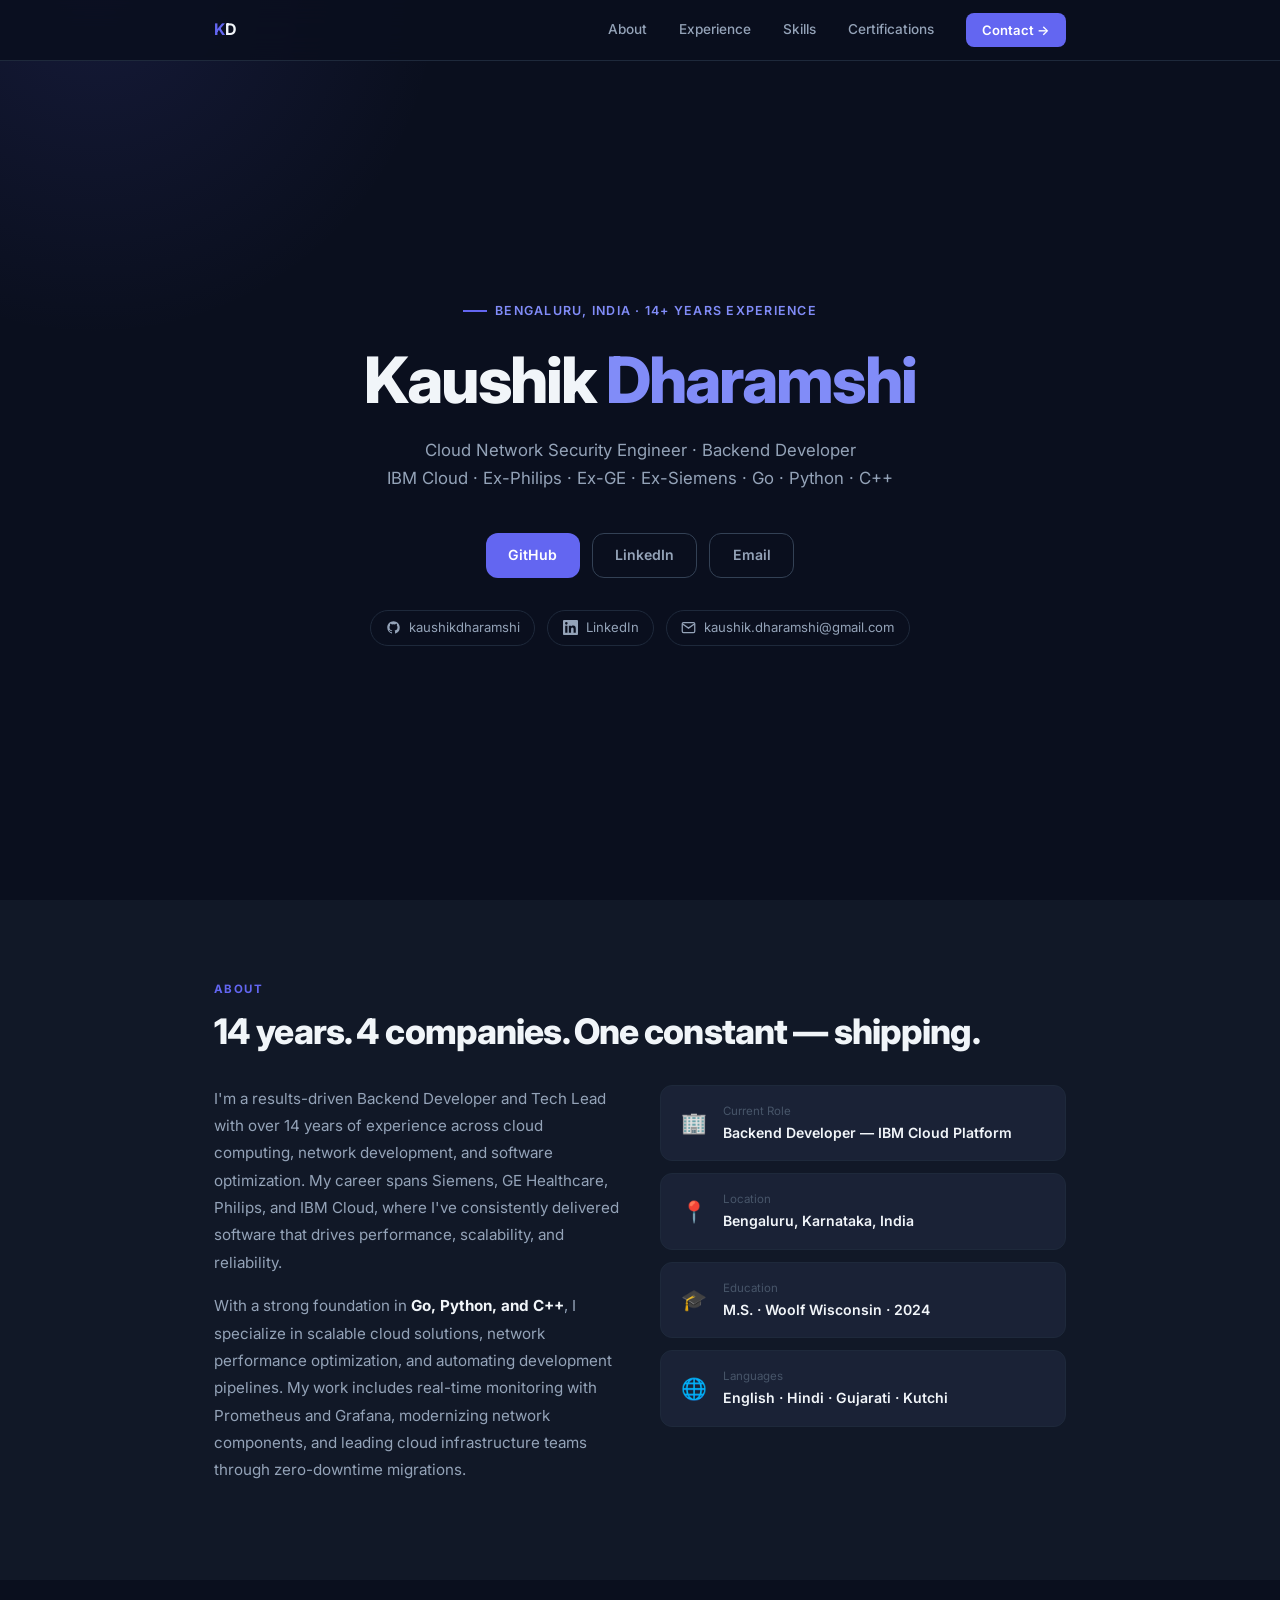
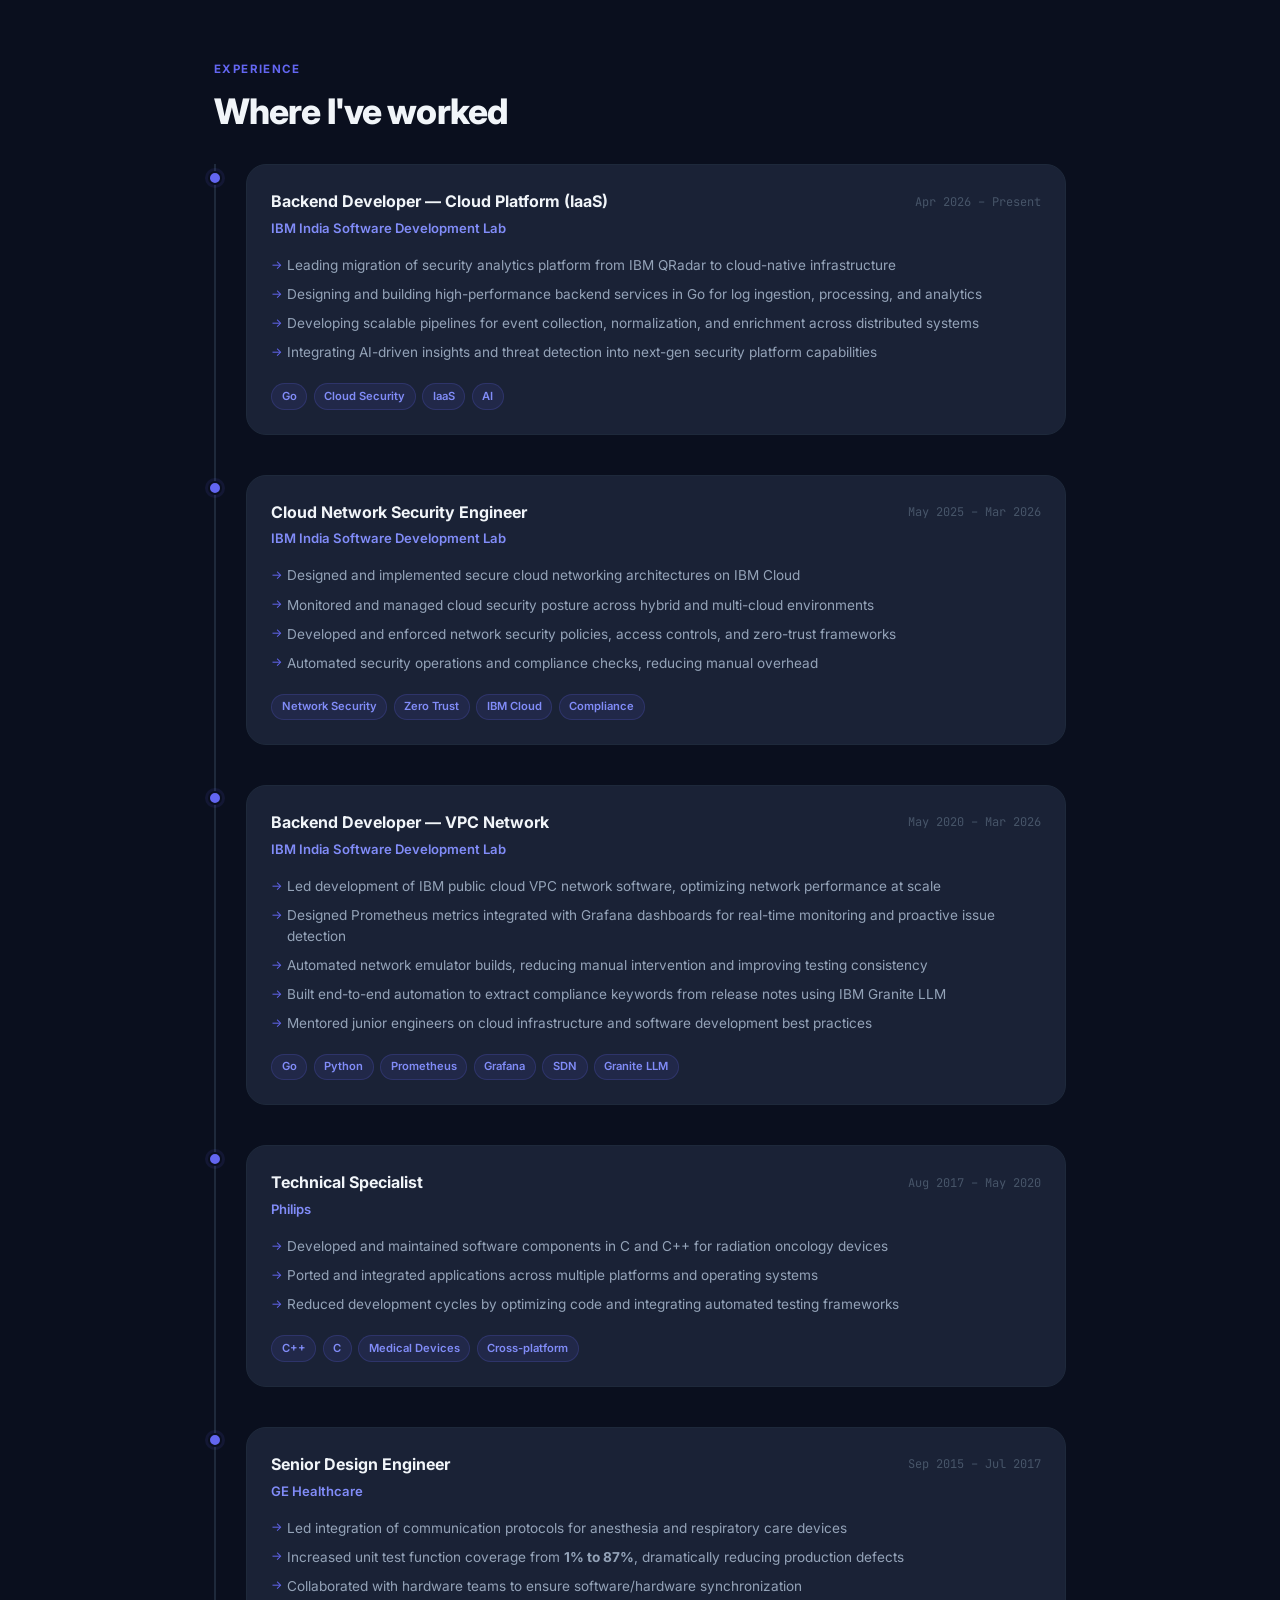
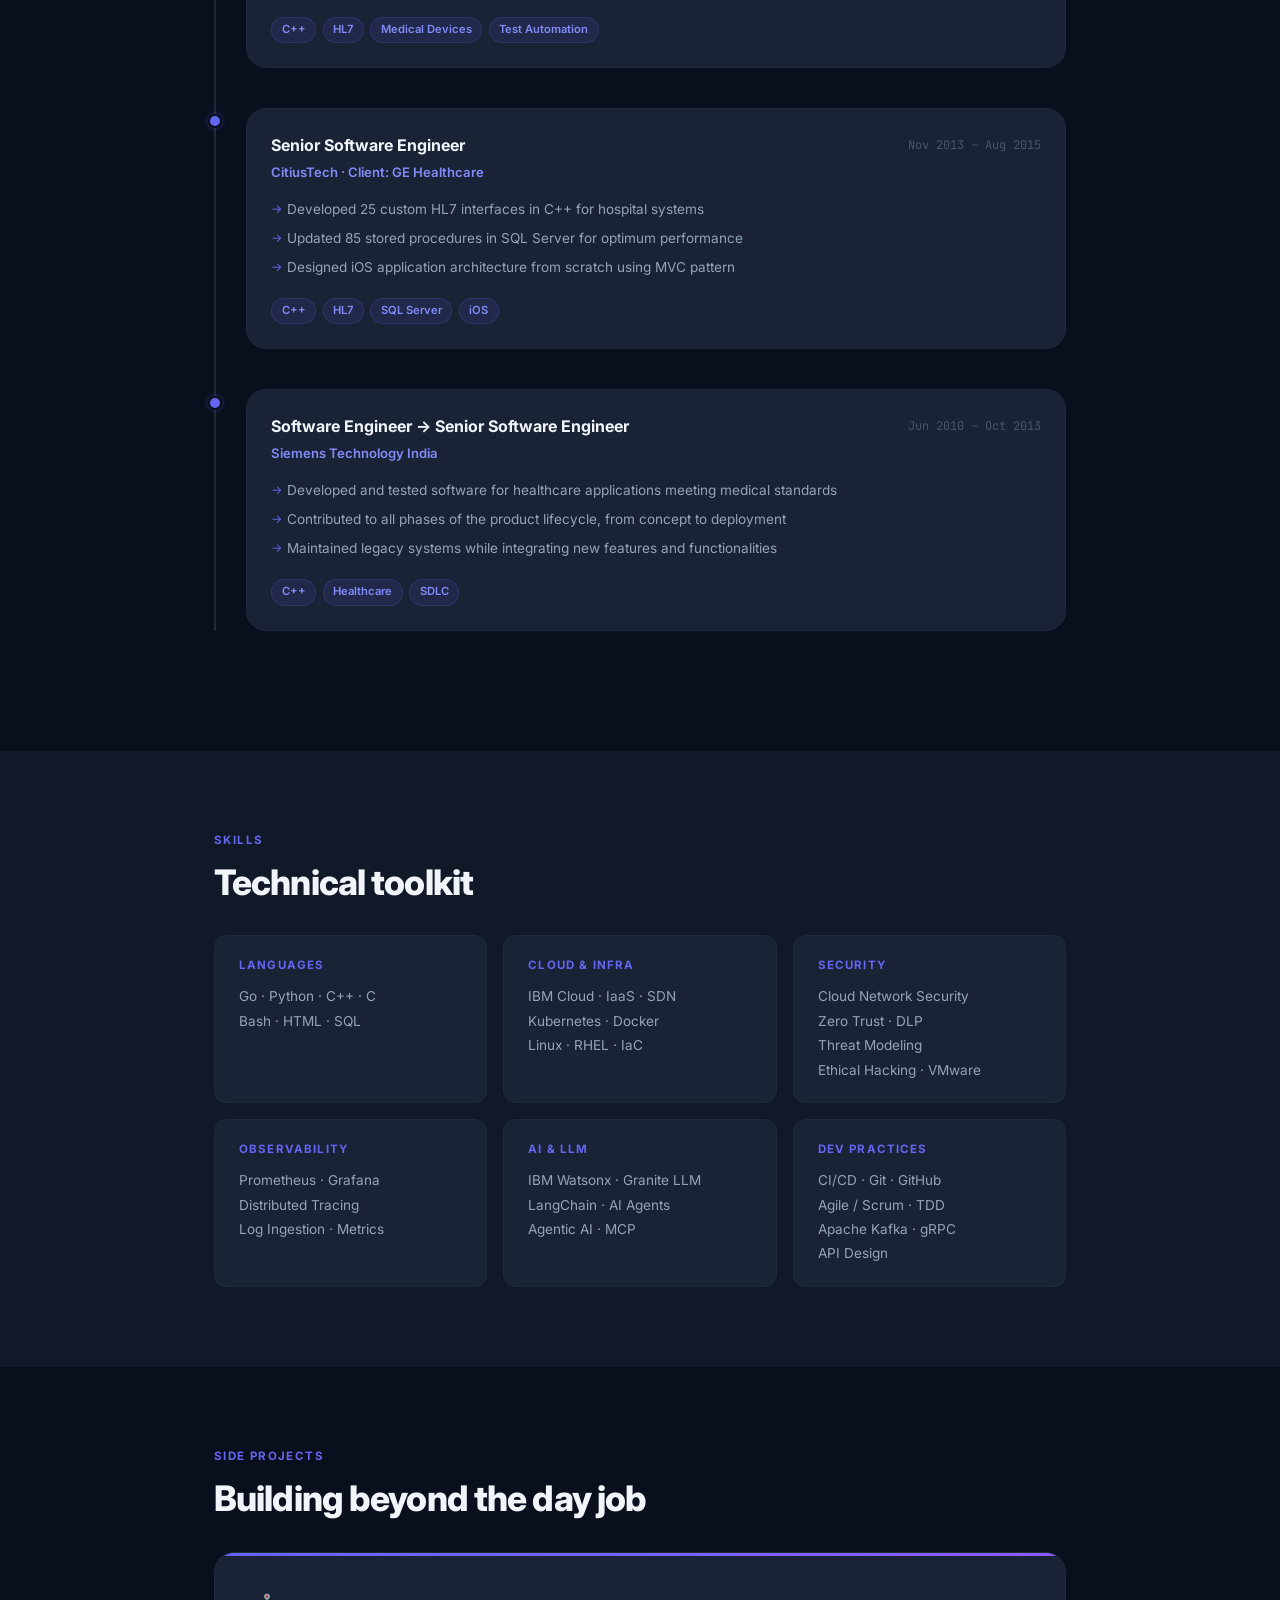
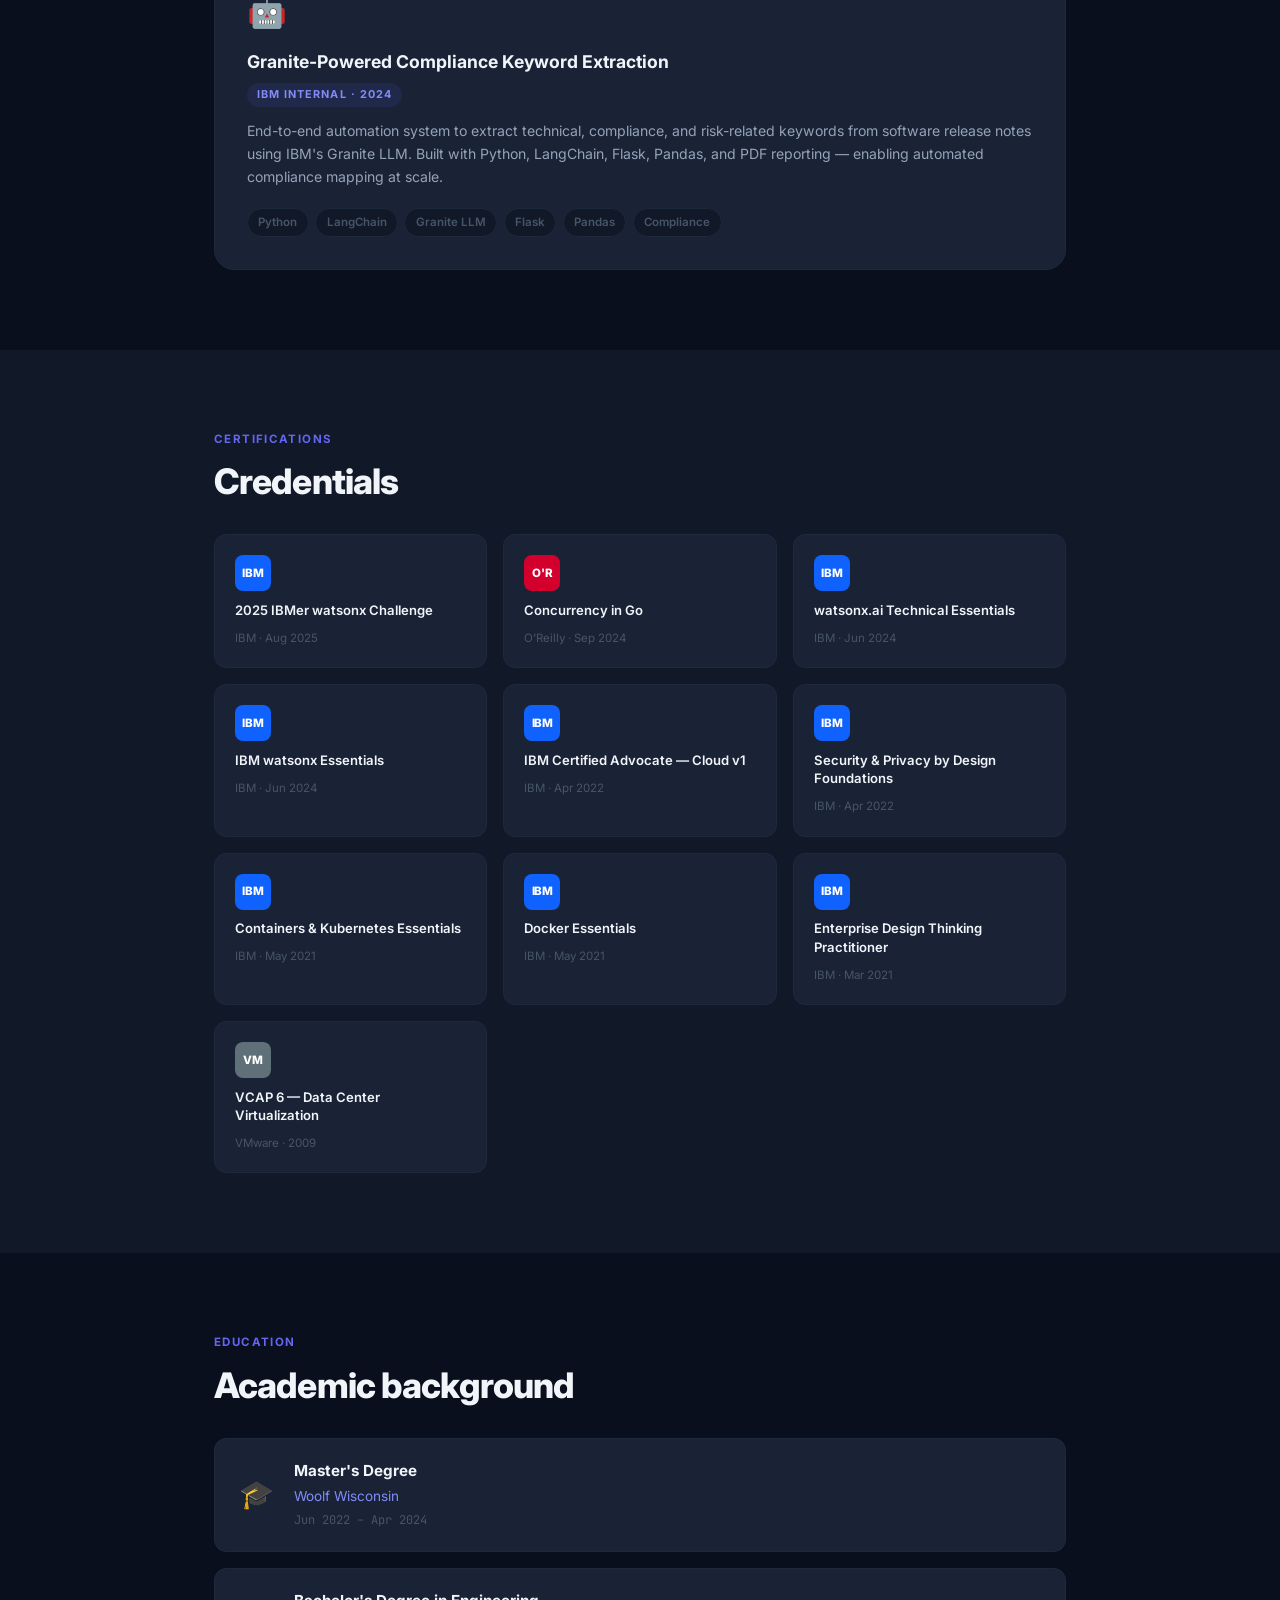
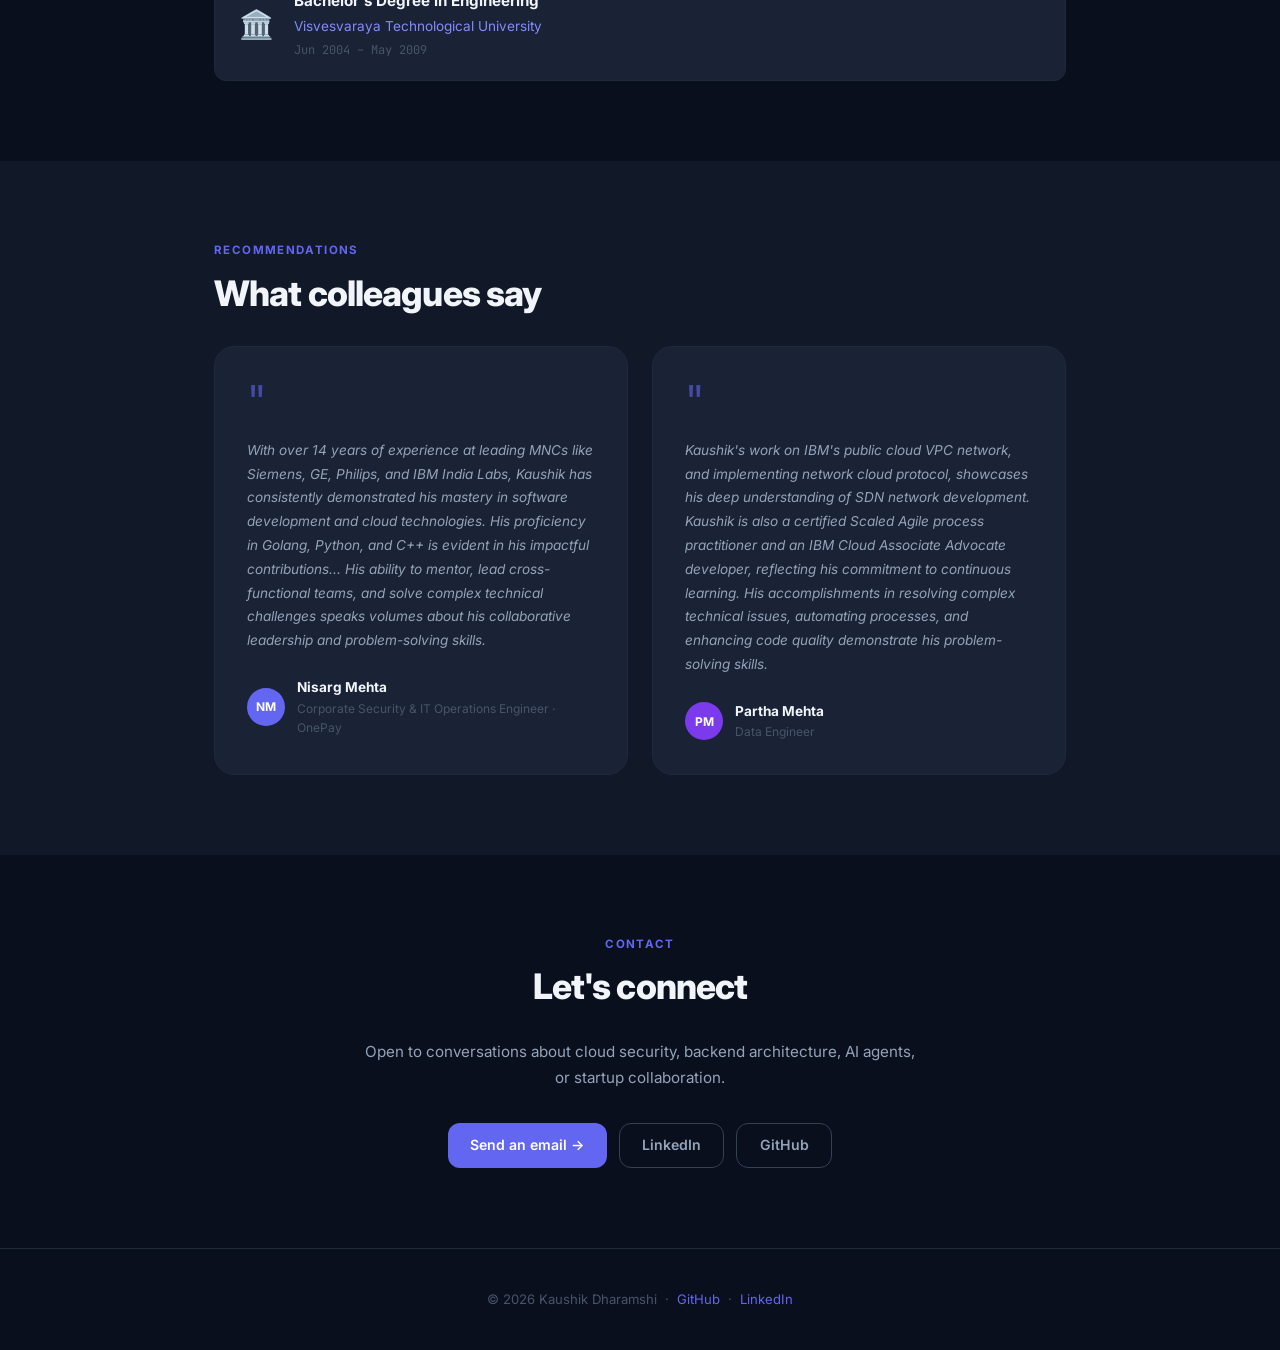
==== commit 03197618: "Remove SecureMind references from personal site Drops all SecureMind mentions from index.html: meta/" ====
--- a/index.html
+++ b/index.html
@@ -4,13 +4,13 @@
   <meta charset="UTF-8">
   <meta name="viewport" content="width=device-width, initial-scale=1.0">
   <title>Kaushik Dharamshi — Cloud Security Engineer & Backend Developer</title>
-  <meta name="description" content="Kaushik Dharamshi — 14+ years in cloud infrastructure, backend development, and AI security. IBM Cloud, Go, Python, C++. Co-Founder of SecureMind.">
+  <meta name="description" content="Kaushik Dharamshi — 14+ years in cloud infrastructure, backend development, and AI security. IBM Cloud, Go, Python, C++.">
   <meta name="author" content="Kaushik Dharamshi">
   <meta name="robots" content="index, follow">
   <link rel="canonical" href="https://kaushikdharamshi.com/">
   <meta property="og:type" content="profile">
   <meta property="og:title" content="Kaushik Dharamshi — Cloud Security Engineer & Backend Developer">
-  <meta property="og:description" content="14+ years across IBM, Philips, GE, Siemens. Go · Python · Cloud Security · AI Agent Security. Co-Founder, SecureMind.">
+  <meta property="og:description" content="14+ years across IBM, Philips, GE, Siemens. Go · Python · Cloud Security · AI Agent Security.">
   <meta property="og:url" content="https://kaushikdharamshi.com/">
   <meta name="twitter:card" content="summary">
   <meta name="twitter:title" content="Kaushik Dharamshi — Cloud Security Engineer">
@@ -27,8 +27,7 @@
     "worksFor": { "@type": "Organization", "name": "IBM India Software Development Lab" },
     "sameAs": [
       "https://github.com/kaushikdharamshi",
-      "https://www.linkedin.com/in/kaushikdharamshi/",
-      "https://securemind.live"
+      "https://www.linkedin.com/in/kaushikdharamshi/"
     ]
   }
   </script>
@@ -60,13 +59,12 @@
       <div class="hero-label" style="justify-content:center;">Bengaluru, India · 14+ years experience</div>
       <h1>Kaushik <span class="accent">Dharamshi</span></h1>
       <p class="hero-sub" style="margin-left:auto;margin-right:auto;">
-        Cloud Network Security Engineer · Backend Developer · Co-Founder
+        Cloud Network Security Engineer · Backend Developer
         <br>
         <span style="color:var(--dim);">IBM Cloud · Ex-Philips · Ex-GE · Ex-Siemens · Go · Python · C++</span>
       </p>
       <div class="hero-links" style="justify-content:center;">
-        <a href="https://securemind.live" class="btn btn-primary">🧠 SecureMind →</a>
-        <a href="https://github.com/kaushikdharamshi" class="btn btn-outline" target="_blank">GitHub</a>
+        <a href="https://github.com/kaushikdharamshi" class="btn btn-primary" target="_blank">GitHub</a>
         <a href="https://www.linkedin.com/in/kaushikdharamshi/" class="btn btn-outline" target="_blank">LinkedIn</a>
         <a href="mailto:kaushik.dharamshi@gmail.com" class="btn btn-outline">Email</a>
       </div>
@@ -78,9 +76,6 @@
         <a href="https://www.linkedin.com/in/kaushikdharamshi/" target="_blank" class="social-chip">
           <svg viewBox="0 0 24 24" fill="currentColor"><path d="M20.447 20.452h-3.554v-5.569c0-1.328-.027-3.037-1.852-3.037-1.853 0-2.136 1.445-2.136 2.939v5.667H9.351V9h3.414v1.561h.046c.477-.9 1.637-1.85 3.37-1.85 3.601 0 4.267 2.37 4.267 5.455v6.286zM5.337 7.433a2.062 2.062 0 01-2.063-2.065 2.064 2.064 0 112.063 2.065zm1.782 13.019H3.555V9h3.564v11.452zM22.225 0H1.771C.792 0 0 .774 0 1.729v20.542C0 23.227.792 24 1.771 24h20.451C23.2 24 24 23.227 24 22.271V1.729C24 .774 23.2 0 22.222 0h.003z"/></svg>
           LinkedIn
-        </a>
-        <a href="https://securemind.live" target="_blank" class="social-chip">
-          <span>🧠</span> securemind.live
         </a>
         <a href="mailto:kaushik.dharamshi@gmail.com" class="social-chip">
           <svg viewBox="0 0 24 24" fill="none" stroke="currentColor" stroke-width="2"><path d="M4 4h16c1.1 0 2 .9 2 2v12c0 1.1-.9 2-2 2H4c-1.1 0-2-.9-2-2V6c0-1.1.9-2 2-2z"/><polyline points="22,6 12,13 2,6"/></svg>
@@ -99,7 +94,6 @@
         <div class="about-text">
           <p>I'm a results-driven Backend Developer and Tech Lead with over 14 years of experience across cloud computing, network development, and software optimization. My career spans Siemens, GE Healthcare, Philips, and IBM Cloud, where I've consistently delivered software that drives performance, scalability, and reliability.</p>
           <p>With a strong foundation in <strong>Go, Python, and C++</strong>, I specialize in scalable cloud solutions, network performance optimization, and automating development pipelines. My work includes real-time monitoring with Prometheus and Grafana, modernizing network components, and leading cloud infrastructure teams through zero-downtime migrations.</p>
-          <p>Beyond my day job, I co-founded <a href="https://securemind.live" style="color:var(--accent-light);">SecureMind</a> — an open-source AI agent security platform that protects developer environments from data exfiltration, prompt injection, and compliance failures across every LLM and coding assistant.</p>
         </div>
         <div class="stat-list">
           <div class="stat-item">
@@ -121,13 +115,6 @@
             <div>
               <div class="stat-label">Education</div>
               <div class="stat-val">M.S. · Woolf Wisconsin · 2024</div>
-            </div>
-          </div>
-          <div class="stat-item">
-            <span class="stat-icon">🧠</span>
-            <div>
-              <div class="stat-label">Side Project</div>
-              <div class="stat-val">Co-Founder, SecureMind</div>
             </div>
           </div>
           <div class="stat-item">
@@ -330,25 +317,6 @@
       <div class="section-label">Side Projects</div>
       <h2>Building beyond the day job</h2>
       <div class="project-card">
-        <div class="project-header">
-          <div class="project-icon">🧠</div>
-          <div class="project-links">
-            <a href="https://securemind.live" class="project-link" target="_blank">Website</a>
-            <a href="https://github.com/secure-mind-live" class="project-link" target="_blank">GitHub</a>
-          </div>
-        </div>
-        <div class="project-name">SecureMind</div>
-        <span class="project-tag">Co-Founder · 2026 – Present</span>
-        <p class="project-desc">
-          The AI agent security platform — 10 open-source repositories to protect, detect, monitor, and respond to AI agent threats. Four products: DLP engine, breach intelligence, monitoring, and rapid response. Works with Copilot, Claude Code, Cursor, LangChain, and any LLM. Zero cloud dependencies, &lt;1ms threat detection.
-        </p>
-        <div class="project-pills">
-          <span class="pill">Python</span><span class="pill">Go</span><span class="pill">TypeScript</span>
-          <span class="pill">DLP</span><span class="pill">LLM Security</span><span class="pill">Open Source</span>
-        </div>
-      </div>
-
-      <div class="project-card" style="margin-top:1.25rem;">
         <div class="project-header">
           <div class="project-icon">🤖</div>
         </div>
@@ -477,7 +445,7 @@
             <div class="reco-avatar" style="background:#7c3aed;">PM</div>
             <div>
               <div class="reco-name">Partha Mehta</div>
-              <div class="reco-role">Data Engineer · Co-Founder, SecureMind</div>
+              <div class="reco-role">Data Engineer</div>
             </div>
           </div>
         </div>
@@ -495,7 +463,6 @@
         <a href="mailto:kaushik.dharamshi@gmail.com" class="btn btn-primary">Send an email →</a>
         <a href="https://www.linkedin.com/in/kaushikdharamshi/" class="btn btn-outline" target="_blank">LinkedIn</a>
         <a href="https://github.com/kaushikdharamshi" class="btn btn-outline" target="_blank">GitHub</a>
-        <a href="https://securemind.live" class="btn btn-outline" target="_blank">SecureMind</a>
       </div>
     </div>
   </section>
@@ -505,7 +472,6 @@
     <div class="footer-inner">
       <p class="footer-copy">
         &copy; 2026 Kaushik Dharamshi &nbsp;·&nbsp;
-        <a href="https://securemind.live">SecureMind</a> &nbsp;·&nbsp;
         <a href="https://github.com/kaushikdharamshi">GitHub</a> &nbsp;·&nbsp;
         <a href="https://www.linkedin.com/in/kaushikdharamshi/">LinkedIn</a>
       </p>
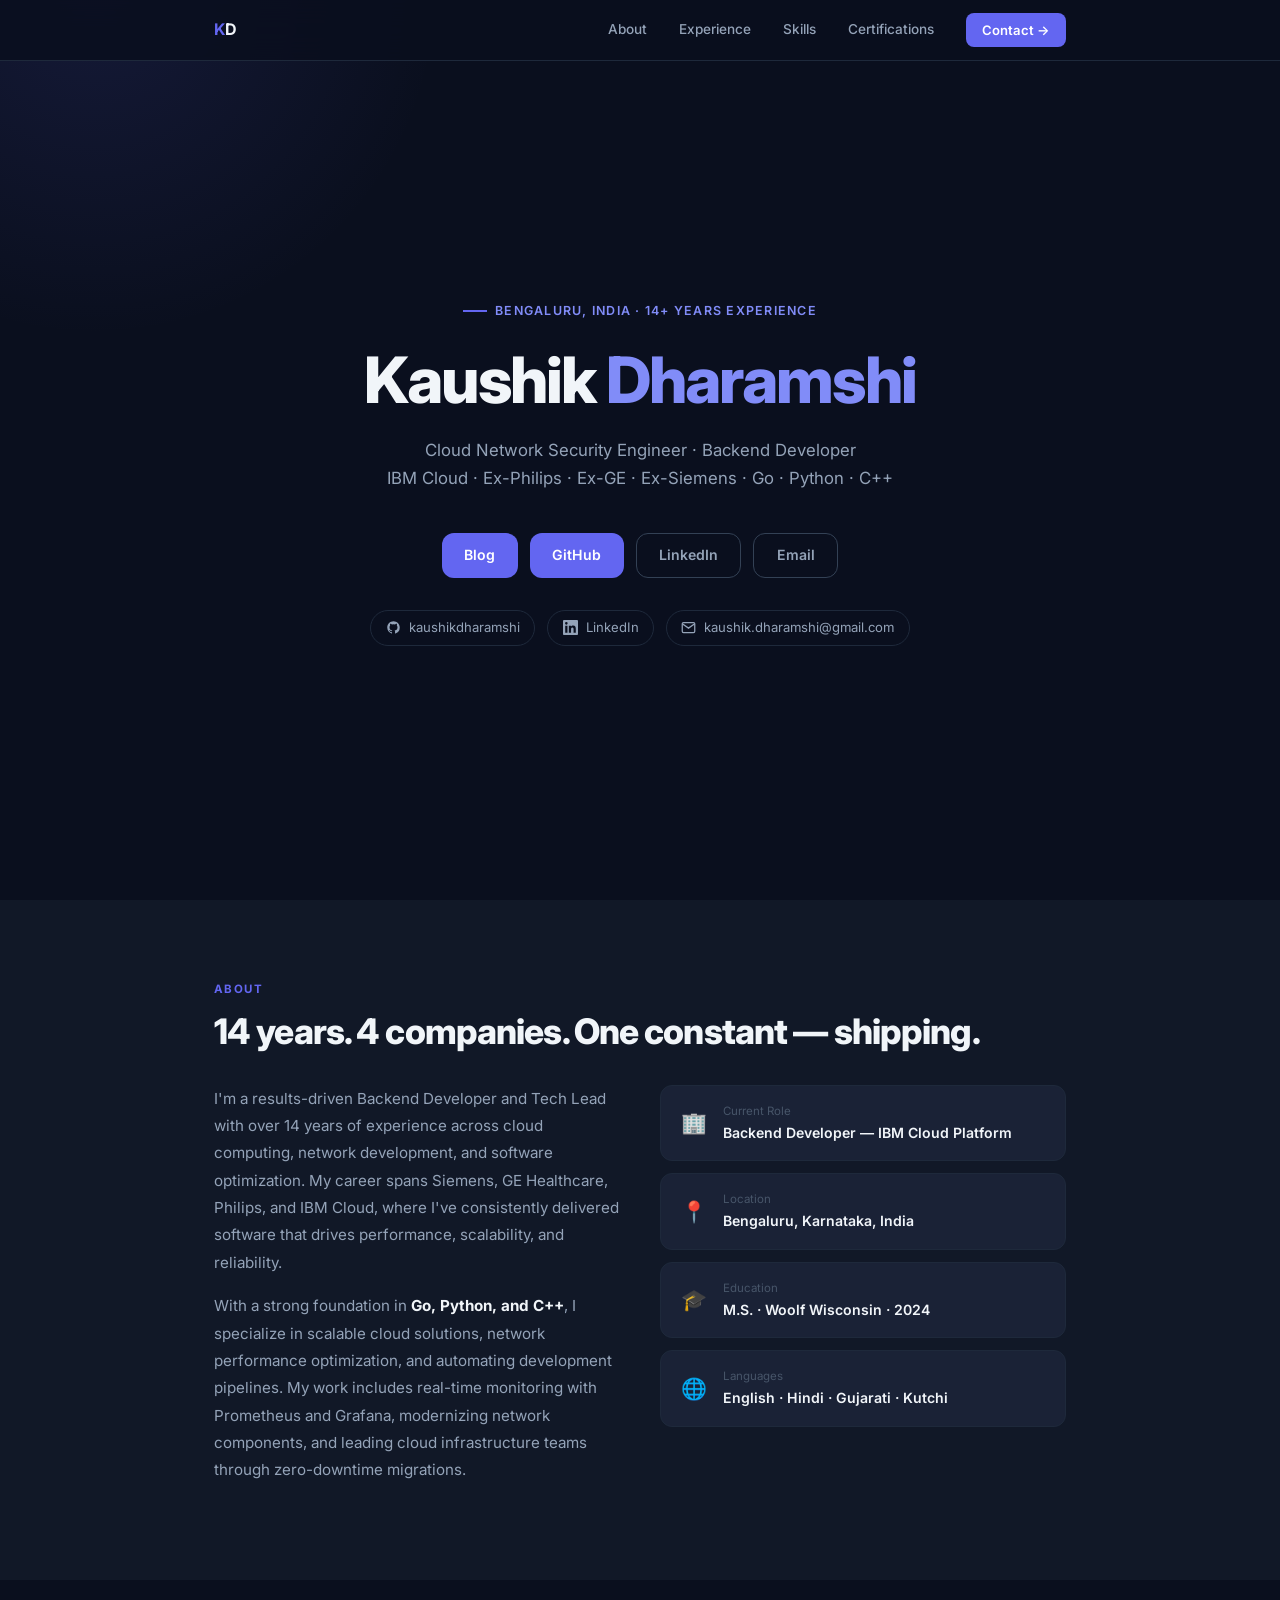
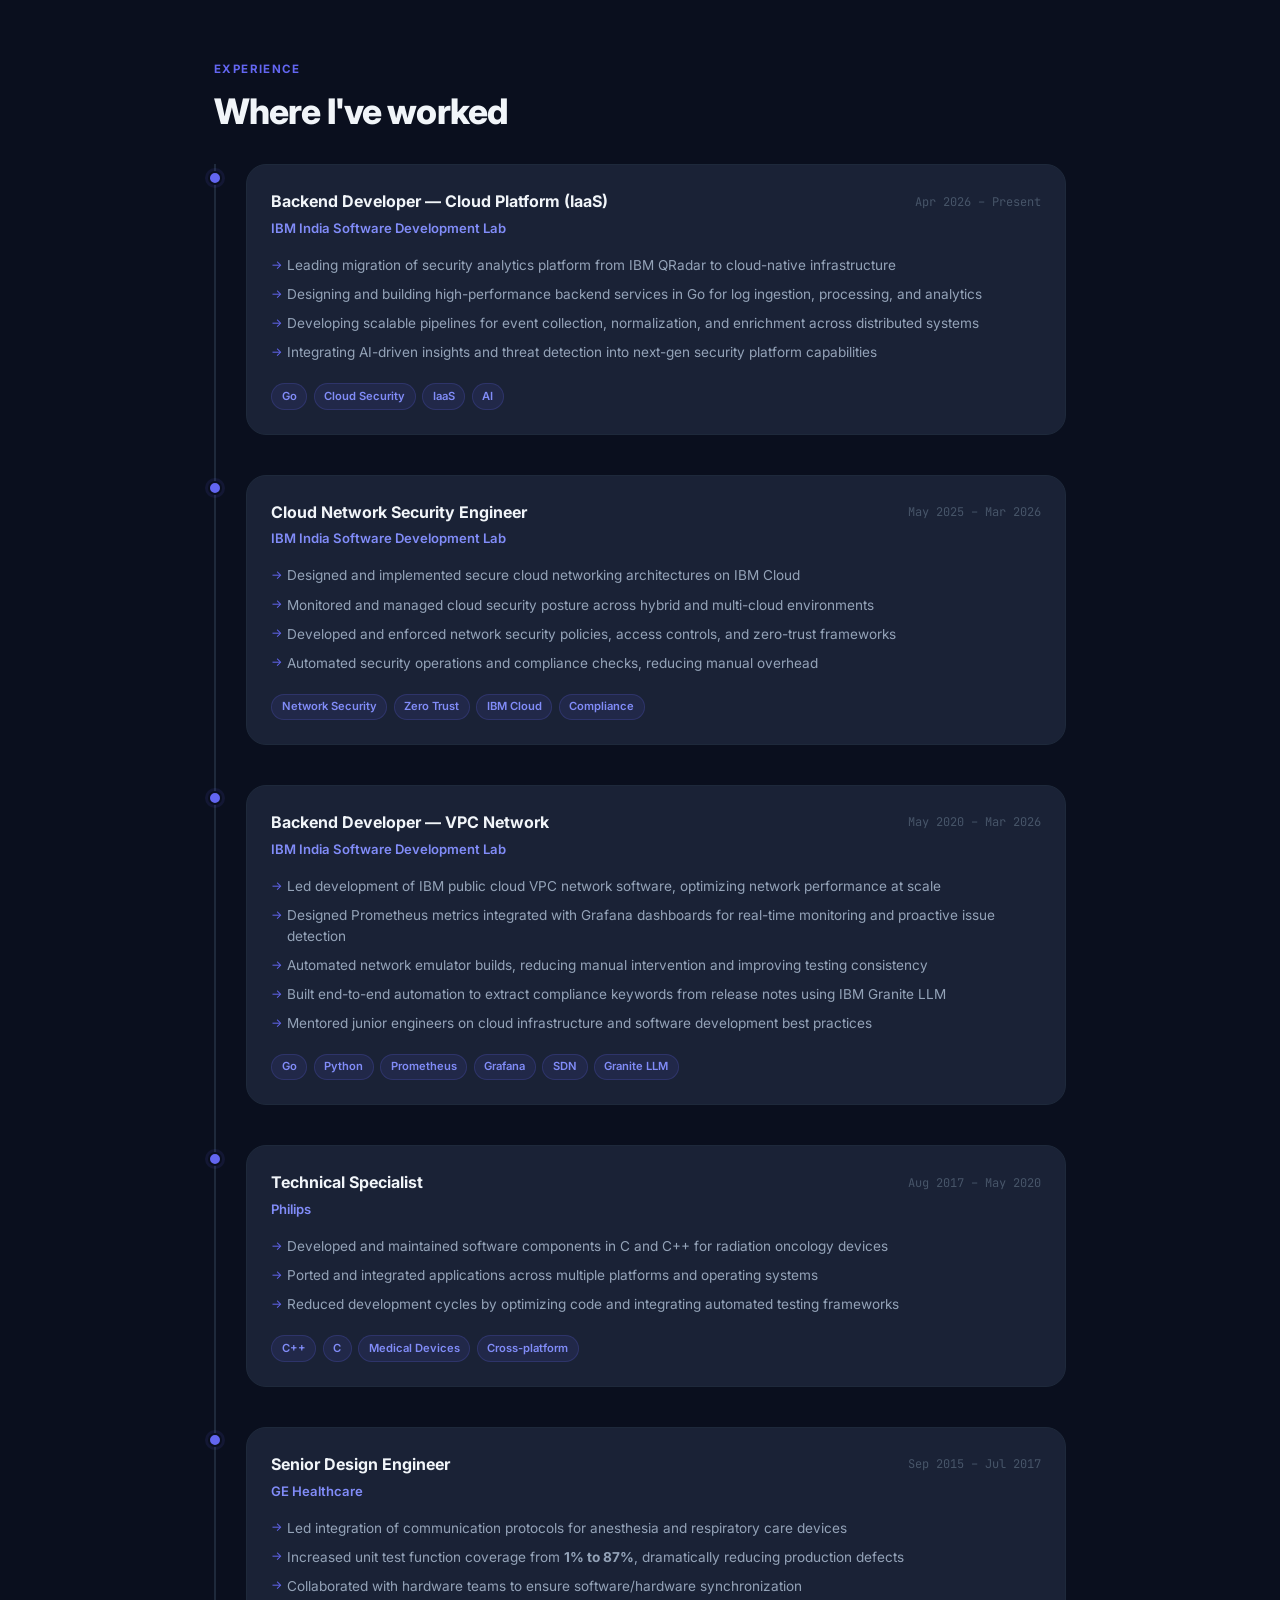
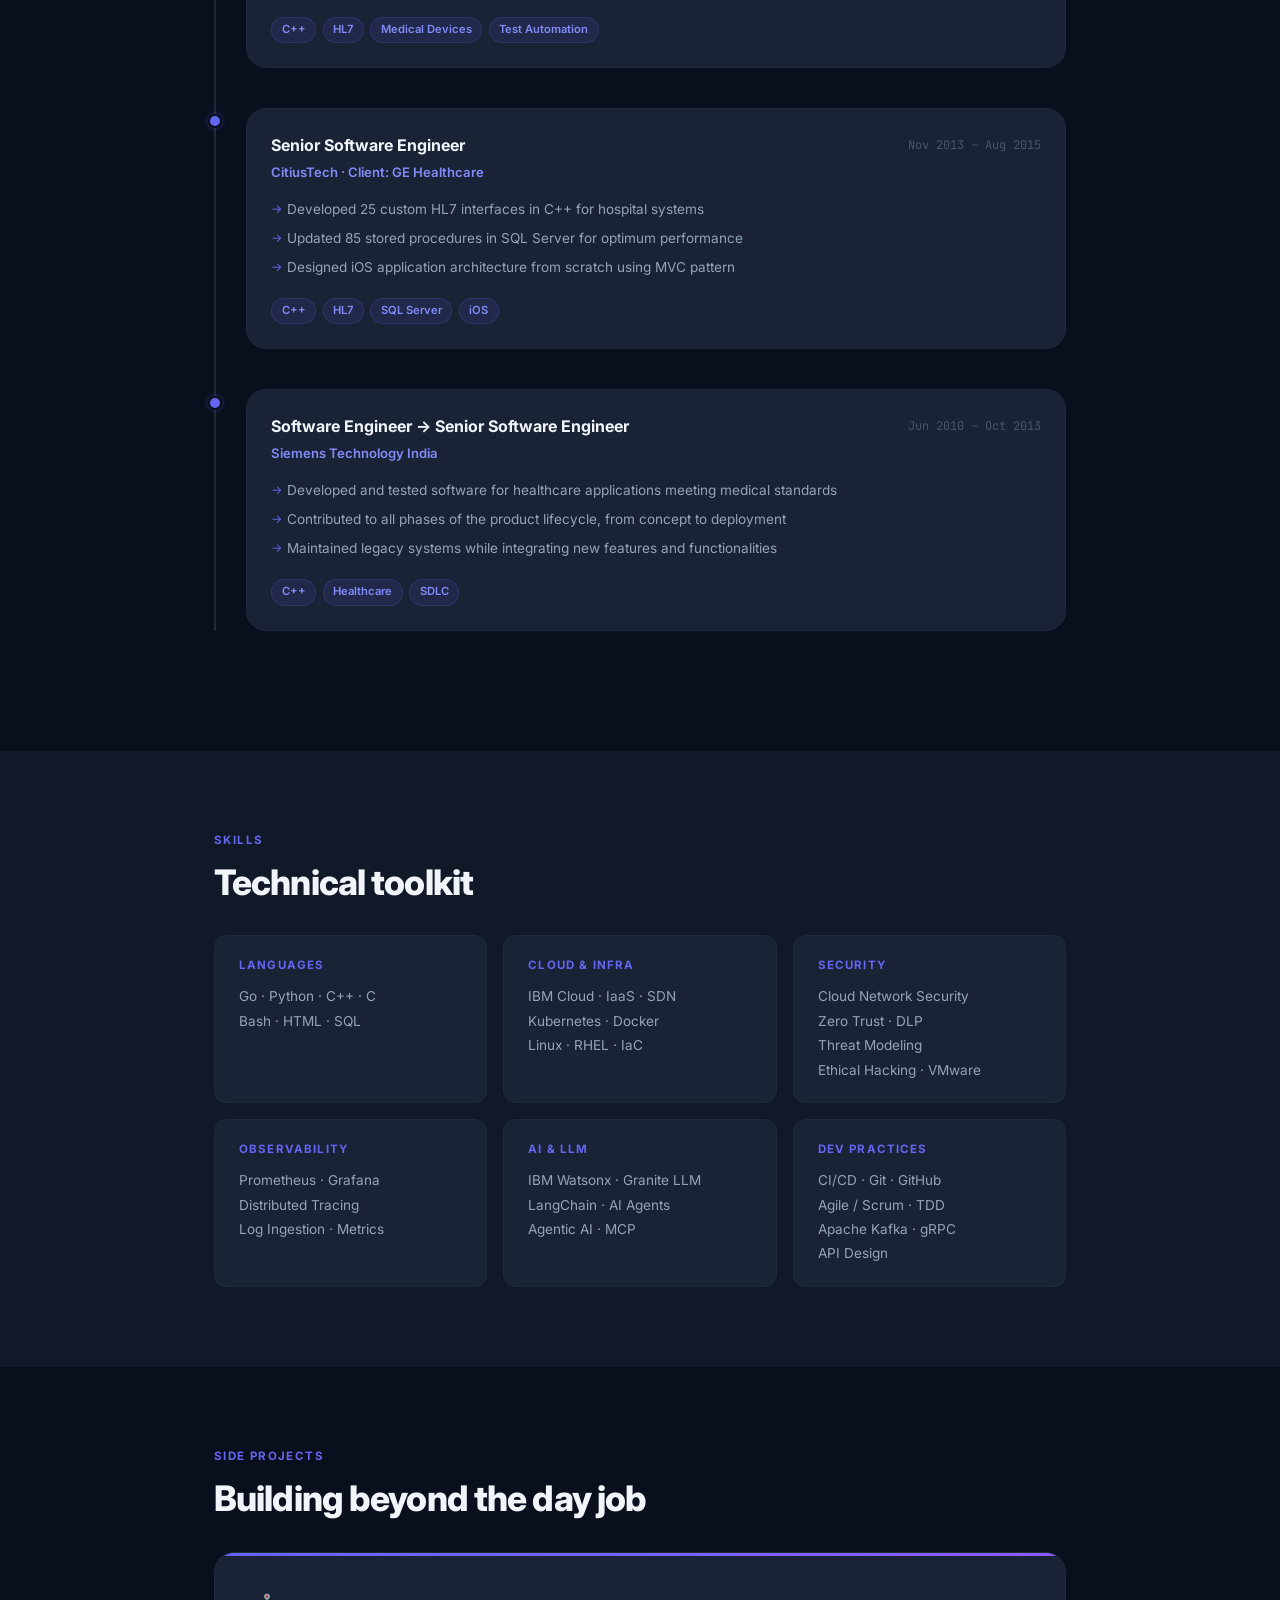
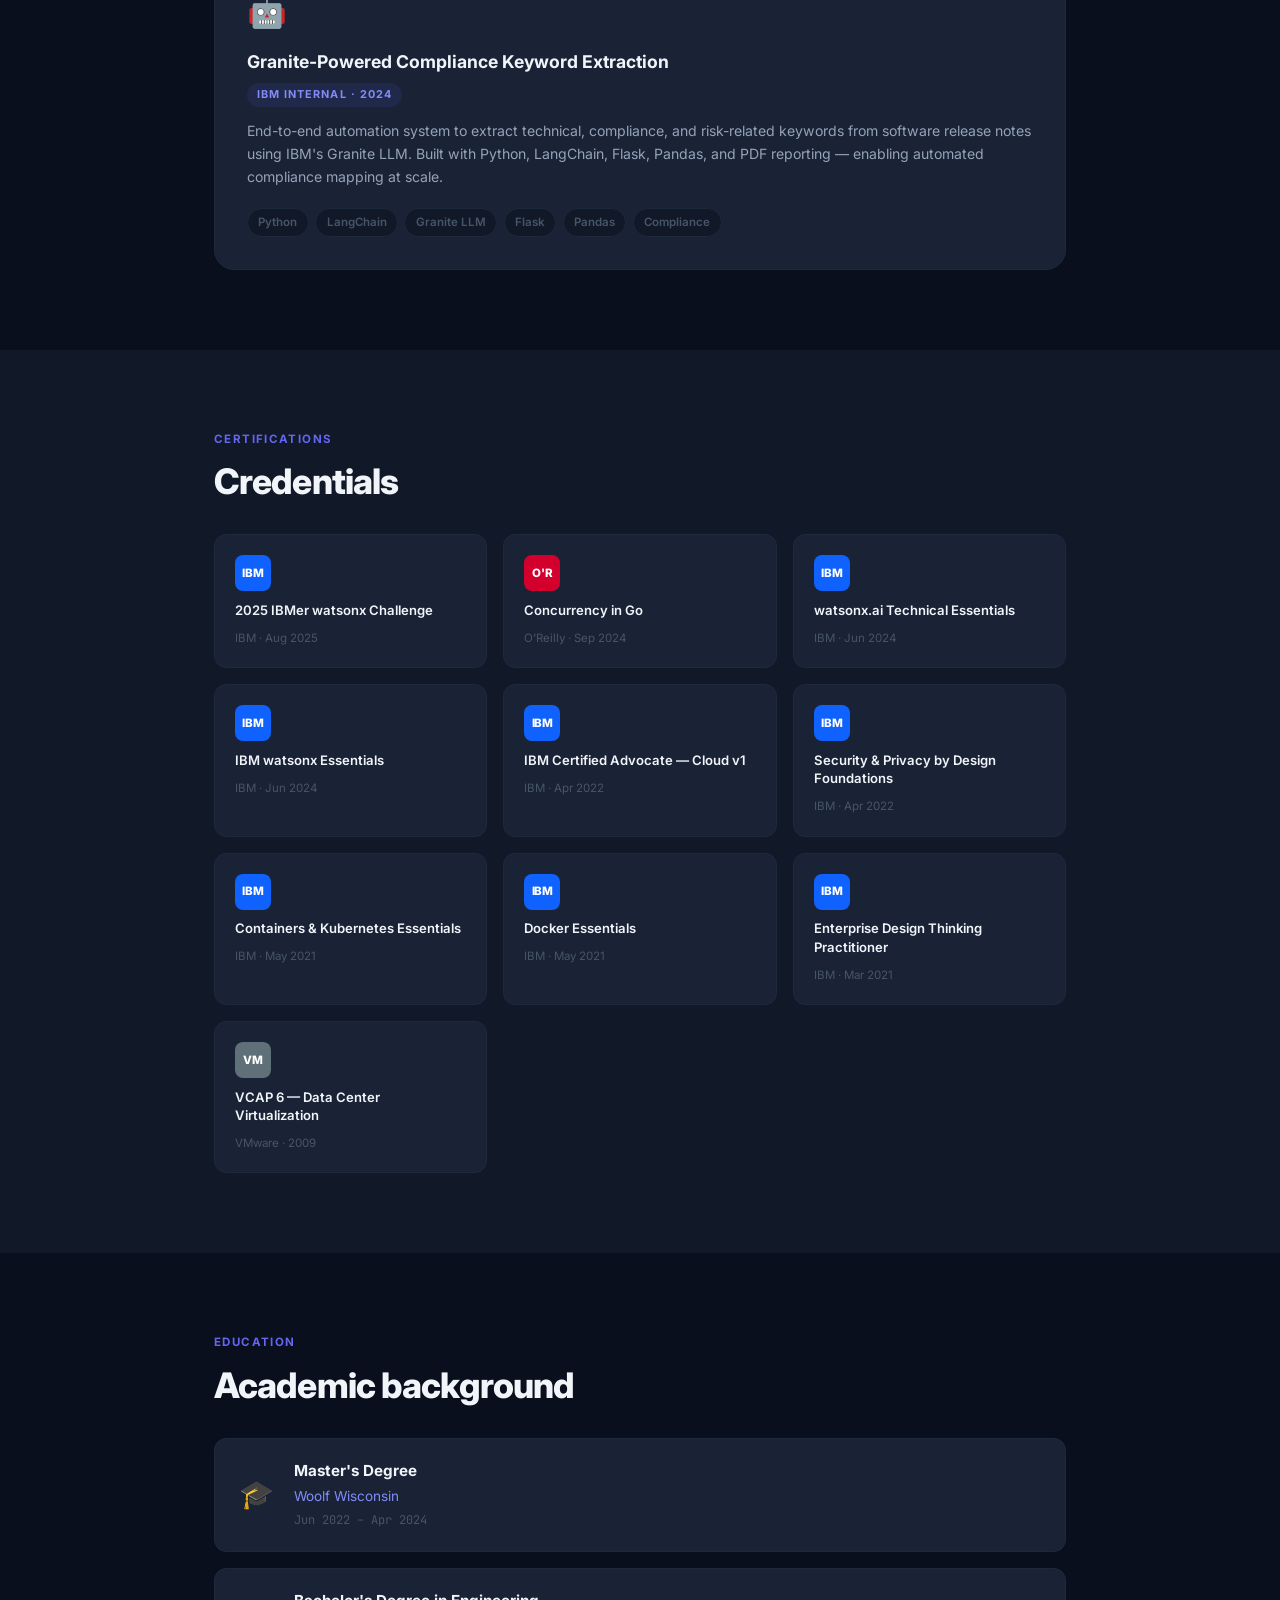
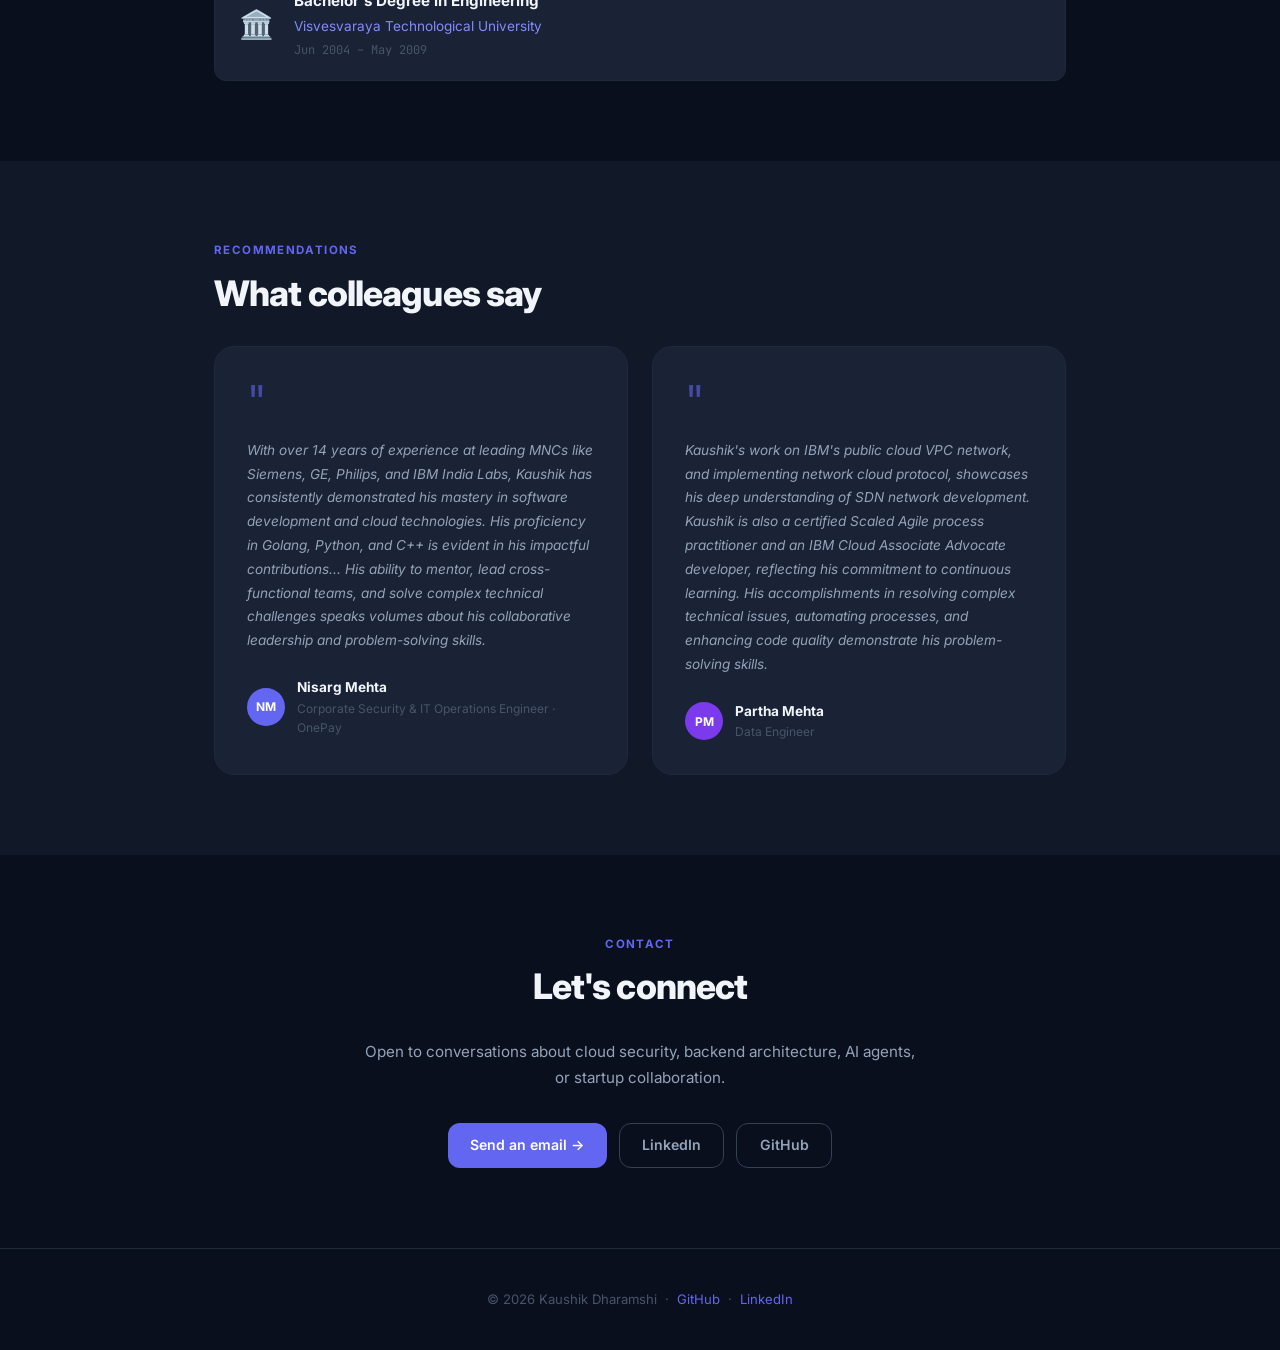
==== commit 0b882554: "Add OpenClaw autonomous agents blog post and Blog button Co-Authored-By: Claude Opus 5.5 (1M context" ====
--- a/index.html
+++ b/index.html
@@ -64,6 +64,7 @@
         <span style="color:var(--dim);">IBM Cloud · Ex-Philips · Ex-GE · Ex-Siemens · Go · Python · C++</span>
       </p>
       <div class="hero-links" style="justify-content:center;">
+        <a href="blog/openclaw-autonomous-agents/" class="btn btn-primary">Blog</a>
         <a href="https://github.com/kaushikdharamshi" class="btn btn-primary" target="_blank">GitHub</a>
         <a href="https://www.linkedin.com/in/kaushikdharamshi/" class="btn btn-outline" target="_blank">LinkedIn</a>
         <a href="mailto:kaushik.dharamshi@gmail.com" class="btn btn-outline">Email</a>
